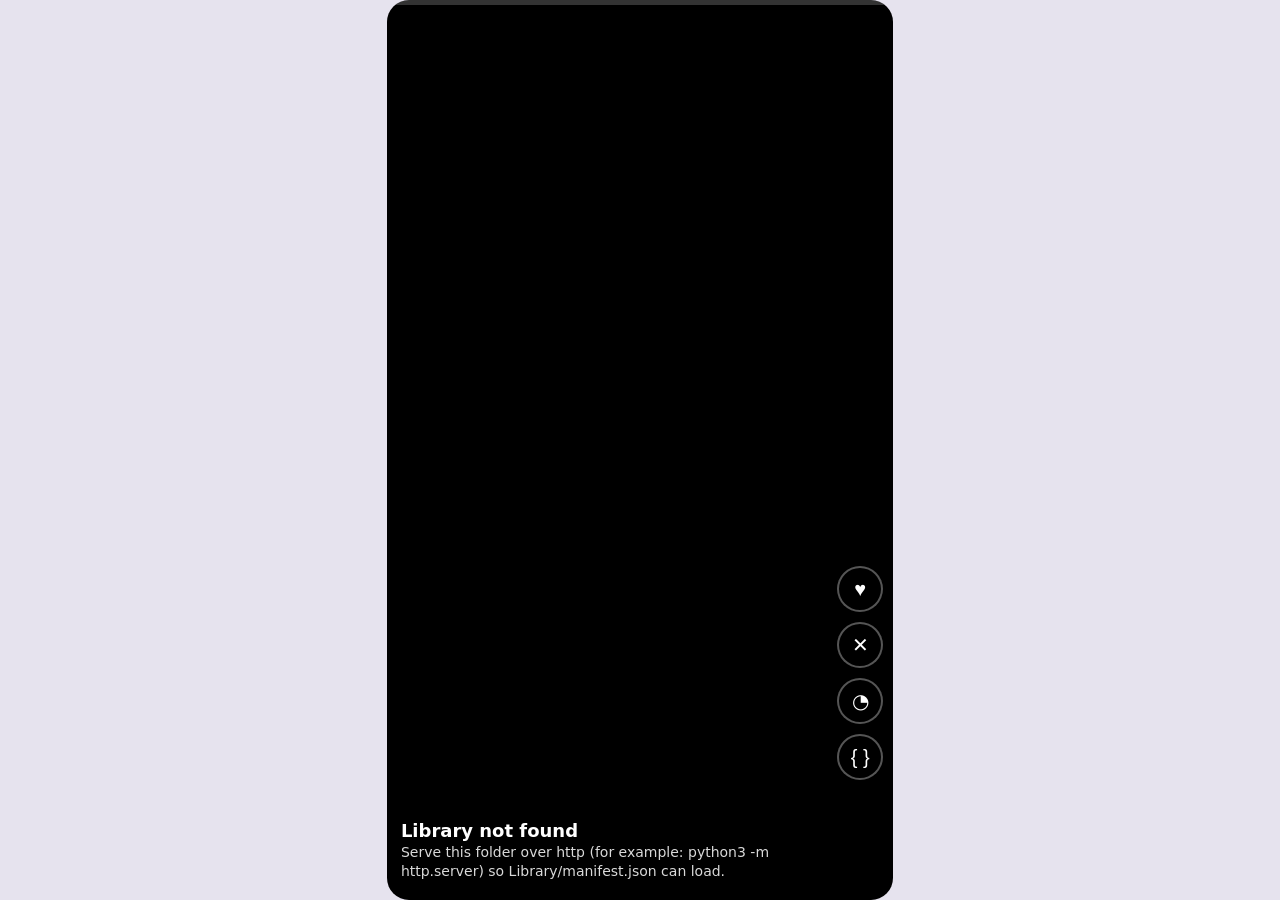
==== index.html @ 382c369e "Rename to index.html" ====
<!doctype html>
<html lang="en">
<head>
<meta charset="utf-8">
<meta name="viewport" content="width=device-width, initial-scale=1, viewport-fit=cover">
<title>Microfeed – micro-game host shell (Library edition)</title>
<style>
:root{box-sizing:border-box;padding-top:env(safe-area-inset-top,0px);padding-bottom:env(safe-area-inset-bottom,0px);--bg:#e6e3ee;--ink:#14121c;--hot:#ff5a36;--lime:#c6ff3d}
html{scroll-padding-top:env(safe-area-inset-top,0px)}
@media(prefers-color-scheme:dark){:root:not([data-theme=light]){--bg:#0b0912;--ink:#f3f0fa}}
:root[data-theme=dark]{--bg:#0b0912;--ink:#f3f0fa}
*{box-sizing:border-box}
html,body{height:100%;margin:0}
body{background:var(--bg);color:var(--ink);font:14px/1.4 "Trebuchet MS","Segoe UI",system-ui,sans-serif;display:flex;justify-content:center;align-items:center;overflow:hidden;overscroll-behavior:none}
[hidden]{display:none!important}
#stage{position:relative;height:min(100%,177.78vw);aspect-ratio:9/16;background:#000;overflow:hidden;color:#fff;border-radius:min(22px,3vw);user-select:none;-webkit-user-select:none}
#feed,#gest{position:absolute;inset:0}
#gest{z-index:5;touch-action:none;cursor:grab}
.slot{position:absolute;inset:0;transition:transform .38s cubic-bezier(.3,.9,.3,1);background:#000}
.slot iframe{width:100%;height:100%;border:0;display:block;pointer-events:none}
#bar{position:absolute;z-index:6;top:0;left:0;right:0;height:5px;background:#fff3}
#bar i{display:block;height:100%;width:0;background:var(--lime)}
#sc{position:absolute;z-index:6;top:12px;right:14px;font-weight:700;text-shadow:0 1px 4px #000}
#rail{position:absolute;z-index:8;right:10px;bottom:120px;display:flex;flex-direction:column;gap:10px}
#rail button{width:46px;height:46px;border-radius:50%;border:2px solid #fff5;background:#000a;color:#fff;font-size:20px;cursor:pointer}
#rail button.on{background:var(--hot);border-color:var(--hot)}
#rail button:focus-visible,#end button:focus-visible{outline:3px solid var(--lime);outline-offset:2px}
#cap{position:absolute;z-index:6;left:14px;right:72px;bottom:18px;text-shadow:0 1px 5px #000;pointer-events:none}
#cap b{font-size:18px;display:block}
#cap span{opacity:.85}
#end{position:absolute;z-index:7;inset:auto 0 0 0;padding:26px 20px 24px;background:linear-gradient(transparent,#000d 35%);text-align:center}
#end h2{margin:0 0 4px;font-size:30px}
#end p{margin:0 0 14px;opacity:.85}
#end button{font:inherit;font-weight:700;padding:11px 22px;margin:0 5px;border-radius:999px;border:0;cursor:pointer;background:var(--lime);color:#14121c}
#end button+button{background:#fff2;color:#fff}
#toast{position:absolute;z-index:9;left:50%;top:48px;transform:translateX(-50%);background:#000c;padding:8px 14px;border-radius:999px;opacity:0;transition:opacity .25s;pointer-events:none;white-space:nowrap;max-width:94%;overflow:hidden;text-overflow:ellipsis}
#toast.on{opacity:1}
#sheet{position:absolute;z-index:10;inset:auto 0 0 0;max-height:72%;overflow:auto;background:#0d0b14f2;padding:14px 16px 20px;border-radius:18px 18px 0 0}
#sheet h3{margin:12px 0 6px;font-size:14px}
#sheet pre{margin:0;font:11px/1.45 ui-monospace,Menlo,monospace;white-space:pre-wrap;color:#d9d4ea}
.r{display:grid;grid-template-columns:76px 1fr 30px;gap:8px;align-items:center;font-size:12px;margin:3px 0}
.r u{display:block;height:8px;background:#fff2;border-radius:4px;overflow:hidden}
.r i{display:block;height:100%;background:#8d86a8}
.r i.t{background:var(--lime)}
.r span{text-align:right}
@media(prefers-reduced-motion:reduce){.slot{transition:none}}
</style>
</head>
<body>
<div id="stage">
  <div id="feed"></div>
  <div id="gest" aria-label="Game surface: tap, hold, drag. Flick up or down to switch games."></div>
  <div id="bar"><i></i></div>
  <div id="sc"></div>
  <div id="rail">
    <button id="lk" title="Like" aria-label="Like">♥</button>
    <button id="dl" title="Not for me" aria-label="Not for me">✕</button>
    <button id="pf" title="Taste profile" aria-label="Taste profile">◔</button>
    <button id="sp" title="Creator API" aria-label="Creator API">{ }</button>
  </div>
  <div id="cap"></div>
  <div id="end" hidden><h2 id="etx"></h2><p id="esub"></p><button id="rp">Replay</button><button id="nx">Next game</button></div>
  <div id="sheet" hidden></div>
  <div id="toast"></div>
</div>

<script>
/* =====================================================================
   MICROFEED HOST SHELL
   Guests run in <iframe sandbox="allow-scripts"> (opaque origin: no cookies,
   storage, network to host, or DOM access). All traffic is postMessage with
   {sdk:1,type,...}. Host drives the frame clock and sends TICKs.
   ===================================================================== */
const $=s=>document.querySelector(s), cl=(x,a,b)=>Math.min(b,Math.max(a,x)), pick=a=>a[(Math.random()*a.length)|0];
const num=(x,d=0)=>Number.isFinite(+x)?+x:d, esc=s=>s.replace(/[&<>]/g,c=>({'&':'&amp;','<':'&lt;','>':'&gt;'}[c]));

/* ---- Platform constants ---- */
const SESSION_MS=15000, MIN_MS=10000, MAX_MS=30000; // default / allowed session length
const LOAD_MS=3000, HANG_MS=2000, RESULT_MS=600;    // init, heartbeat, endGame response deadlines

/* ---- Taste profile: 20 independent interest scores, 0–100, non-zero-sum ---- */
const DIMS=['Reflex','Precision','Rhythm','Memory','Puzzle','Strategy','Racing','Arcade','Retro','Neon','Cosmic','Nature','Food','Animals','Horror','Cozy','Sports','Music','Humor','Minimal'];
const IDX=Object.fromEntries(DIMS.map((d,i)=>[d,i]));
class TasteProfile{
  constructor(){this.v=new Float32Array(20).fill(50)}
  // tags: Float32Array(20) of 0..1 weights; s: signal -1..1. Each dimension moves on its own.
  update(tags,s,lr=14){for(let i=0;i<20;i++)if(tags[i]>0)this.v[i]=cl(this.v[i]+lr*tags[i]*s,0,100)}
  affinity(tags){let a=0,w=0;for(let i=0;i<20;i++){a+=tags[i]*this.v[i];w+=tags[i]}return w?a/w:50}
}
const profile=new TasteProfile(), metrics=new Map(), log=[];
const M=id=>{if(!metrics.has(id))metrics.set(id,{plays:0,replays:0,bestCompletion:0,dwellMs:0,errors:0});return metrics.get(id)};
const L=m=>{log.unshift(((performance.now()/1000)|0)+'s '+m);if(log.length>40)log.pop();if(sheet==='prof')renderPanel()};

/* ---- Catalog + router (infinite: variants are generated on demand) ---- */
const THEMES=[
 {n:'Cosmic',h:250,t:{Cosmic:1,Neon:.5,Arcade:.4}},{n:'Candy',h:320,t:{Food:1,Cozy:.6,Humor:.4}},
 {n:'Forest',h:130,t:{Nature:1,Animals:.5,Cozy:.5}},{n:'Retro',h:40,t:{Retro:1,Arcade:.8,Music:.2}},
 {n:'Neon',h:180,t:{Neon:1,Rhythm:.5,Racing:.4}},{n:'Spooky',h:285,t:{Horror:1,Humor:.3,Memory:.2}},
 {n:'Sports',h:10,t:{Sports:1,Racing:.5,Precision:.4}},{n:'Zen',h:200,t:{Minimal:1,Cozy:.6,Puzzle:.3}}];
let seq=0, recent=[];
function variant(){
  const base=pick(Object.keys(BASES)), th=pick(THEMES), tags=new Float32Array(20);
  for(const [k,w] of Object.entries(BASES[base].t))tags[IDX[k]]=w;
  for(const [k,w] of Object.entries(th.t))tags[IDX[k]]=Math.max(tags[IDX[k]],w);
  return{id:'g'+(++seq),base,theme:th,seed:(Math.random()*1e9)|0,tags,title:BASES[base].title+' · '+th.n};
}
function route(){ // best of 8 fresh candidates by taste affinity; 20% pure exploration; repeat penalty
  const c=Array.from({length:8},variant);
  if(Math.random()<.2)return c[0];
  let best=c[0],bs=-1e9;
  for(const v of c){const k=v.base+v.theme.n,sc=profile.affinity(v.tags)+Math.random()*10-(recent.includes(k)?25:0);if(sc>bs){bs=sc;best=v}}
  recent.push(best.base+best.theme.n);if(recent.length>4)recent.shift();
  return best;
}

/* ---- SDK shim injected into every guest (implements the window bridge) ---- */
const SHIM=`(function(){var P=parent,cv=document.getElementById('c'),ctx=cv.getContext('2d'),run=0;
function send(t,d){d=d||{};d.sdk=1;d.type=t;P.postMessage(d,'*')}
function fail(m){send('ERROR',{msg:String(m)})}
addEventListener('error',function(e){fail(e.message)});
addEventListener('unhandledrejection',function(e){fail(e.reason)});
window.Platform={endGame:function(){send('END_REQUEST')}};
window.endGame=window.Platform.endGame;
function res(){try{return getResult()}catch(e){fail(e);return null}}
window.__boot=function(){
 for(var f of ['updateGame','handleInput','renderAll','getResult'])if(typeof window[f]!=='function')return fail('Missing required function: '+f);
 var m=window.GameMeta||{};send('READY',{meta:{title:m.title,gameLength:m.gameLength}})};
addEventListener('message',function(e){if(e.source!==P)return;var m=e.data||{};
 try{
  if(m.type==='START'){if(window.initGame)initGame(window.PARAMS);run=1;renderAll(ctx);send('HB',{r:res()})}
  else if(m.type==='TICK'&&run){updateGame(m.dt);renderAll(ctx);send('HB',{r:res()})}
  else if(m.type==='INPUT'&&run)handleInput(m.event);
  else if(m.type==='END_GAME'){run=0;if(window.onEndGame)onEndGame();send('RESULT',{r:res()})}
 }catch(err){fail(err)}});
})();`;

/* ---- Creator contract (shown to creators in the { } sheet) ---- */
const SPEC=`CREATOR API v1 – micro-game contract

Constraints
  gameLength: design for 10–30 s of active play. Declare it with
  window.GameMeta={title:'…',gameLength:15000} (ms). Host default 15 s, clamped 10–30 s.
  One self-contained HTML file in a sandbox="allow-scripts" iframe. The host
  injects window.PARAMS and a 360×640 <canvas>; no network, storage or parent access.

Required globals
  getResult()            -> { score:number, timeElapsed:number,
                              completionPercent:number(0-100), customData:object }
  updateGame(deltaTime)  // seconds; called by the host frame loop
  handleInput(event)     // host-normalised actions:
      { type:'ACTION_PRIMARY',     x, y }          tap / Space        (x,y = 0..1)
      { type:'ACTION_SECONDARY',   x, y }          long-press / Shift (x,y = 0..1)
      { type:'DIRECTIONAL_VECTOR', x, y, active }  drag / arrow keys  (x,y = -1..1)
  renderAll(canvasContext) // draw one frame on the supplied 2D context

Platform callback
  endGame()  (alias Platform.endGame()): force the end-game condition now. The host
             then calls getResult() and shows the result card. The host also uses the
             same path when the session timer expires (optional hook: onEndGame()).

Fail-safes (guest is terminated and the feed auto-advances)
  no ready signal within 3 s, a missing required function, an uncaught error,
  no heartbeat for 2 s (frozen loop), or no result within 0.6 s of endGame.

Wire format (handled by the injected shim; creators never touch it)
  host->guest  START | TICK{dt} | INPUT{event} | END_GAME
  guest->host  READY{meta} | HB{r} | RESULT{r} | ERROR{msg} | END_REQUEST`;

/* ---- Embedded compliant micro-games (creator template = Pop Rush) ---- */
/* ---- Library loader: Library/manifest.json lists games; each game is its own HTML file ---- */
const LIB='Library/'; let BASES={}, GAMES={};
async function loadLibrary(){
  const man=await (await fetch(LIB+'manifest.json')).json();
  await Promise.all(man.games.map(async gm=>{
    try{const r=await fetch(LIB+gm.file);if(!r.ok)throw new Error(r.status);
      GAMES[gm.id]=await r.text();
      BASES[gm.id]={title:gm.title,t:Object.fromEntries(Object.entries(gm.tags||{}).filter(([k])=>k in IDX))}}
    catch(e){console.warn('Skipped library game',gm.id,e)}}));
  if(!Object.keys(BASES).length)throw new Error('Library is empty');
}

function srcdoc(v){
  const p=JSON.stringify({hue:v.theme.h,seed:v.seed,theme:v.theme.n}).replace(/</g,'\\u003c');
  return '<!doctype html><meta charset=utf-8><style>html,body{margin:0;height:100%;background:#000;overflow:hidden}canvas{width:100%;height:100%;display:block}</style><canvas id=c width=360 height=640></canvas><script>window.PARAMS='+p+';'+SHIM+'<\/script>'+GAMES[v.base]+'<script>window.__boot()<\/script>';
}

/* ---- Feed: slots for idx-1 / idx / idx+1, all preloaded; only idx is ticked ---- */
const feed=$('#feed'); let idx=0, queue=[], slots=new Map(), busy=false, sheet='';
const send=(s,type,d)=>{if(s.fr&&s.fr.contentWindow)s.fr.contentWindow.postMessage({sdk:1,type,...d},'*')};

function ensure(k){if(k<0)return;while(queue.length<=k)queue.push(route());if(!slots.has(k))slots.set(k,mkSlot(k))}
function mkSlot(k){
  const el=document.createElement('div');el.className='slot';el.style.transform='translateY('+(k-idx)*100+'%)';feed.append(el);
  const s={i:k,v:queue[k],el,dur:SESSION_MS,state:'loading'};build(s);return s;
}
function build(s){ // (re)create the sandboxed iframe; state machine: loading→ready→playing→ending→ended→left | dead
  if(s.fr)s.fr.remove();clearTimeout(s.lt);clearTimeout(s.et);clearTimeout(s.at);
  Object.assign(s,{state:'loading',r:null,res:null,fl:0});
  const f=document.createElement('iframe');
  f.setAttribute('sandbox','allow-scripts');f.title=s.v.title;f.srcdoc=srcdoc(s.v);
  s.fr=f;s.el.prepend(f);
  s.lt=setTimeout(()=>{if(s.state==='loading')kill(s,'failed to initialise')},LOAD_MS);
}
function layout(){
  for(const k of [idx-1,idx,idx+1])ensure(k);
  for(const [k,s] of slots){
    if(Math.abs(k-idx)>1){s.fr&&s.fr.remove();clearTimeout(s.lt);s.el.remove();slots.delete(k)}
    else{s.el.style.transform='translateY('+(k-idx)*100+'%)';if(s.state==='left'&&k!==idx)build(s)} // keep neighbours warm
  }
}
function activate(s){
  showEnd(0);hudReset(s);
  if(s.state==='ready')start(s);
  else if(s.state==='dead'){s.v=queue[s.i]=route();build(s);hudReset(s)}
  else if(s.state==='left')build(s);
  // 'loading': READY handler starts it because s.i===idx
}
function go(n){
  if(busy)return;const ni=idx+n;
  if(ni<0){toast('This is the first game');return}
  busy=true;leave(slots.get(idx));idx=ni;layout();activate(slots.get(idx));
  setTimeout(()=>busy=false,420);
}

/* ---- Session lifecycle ---- */
function start(s){
  s.state='playing';s.t0=s.hb=performance.now();s.fl=0;M(s.v.id).plays++;
  send(s,'START');L('start '+s.v.title);showEnd(0);
}
function finish(s,why){ // force/trigger end: ask guest for final result, but never wait long
  if(s.state!=='playing')return;
  s.state='ending';s.why=why;send(s,'END_GAME');
  s.et=setTimeout(()=>kill(s,'no result after endGame'),RESULT_MS);
}
function onEnded(s){
  s.elapsed=performance.now()-s.t0;
  const r=s.res||{score:0,completionPercent:0};M(s.v.id).bestCompletion=Math.max(M(s.v.id).bestCompletion,r.completionPercent);
  L('end '+s.v.title+' '+Math.round(r.completionPercent)+'% ('+s.why+')');
  if(s.i===idx){
    $('#etx').textContent=s.why==='timeout'?'Time’s up':r.completionPercent>=100?'Cleared!':'Game over';
    $('#esub').textContent='Score '+Math.round(r.score)+' · '+Math.round(r.completionPercent)+'% complete';
    showEnd(1);
    s.at=setTimeout(()=>{if(idx===s.i&&s.state==='ended')go(1)},4500);
  }
}
function replay(){
  const s=slots.get(idx);if(!s||s.state!=='ended')return;
  clearTimeout(s.at);s.dwell=(s.dwell||0)+s.elapsed;s.best=Math.max(s.best||0,s.res?s.res.completionPercent:0);s.rep=(s.rep||0)+1;
  M(s.v.id).replays++;L('replay '+s.v.title);showEnd(0);build(s);
}
function kill(s,why){ // watchdog: terminate the guest outright and skip it
  if(s.state==='dead')return;
  clearTimeout(s.lt);clearTimeout(s.et);clearTimeout(s.at);
  if(s.fr){s.fr.remove();s.fr=null}
  s.state='dead';M(s.v.id).errors++;L('killed '+s.v.title+': '+why);
  if(s.i===idx){showEnd(0);toast('Game stopped ('+why+'). Skipping…');setTimeout(()=>{if(idx===s.i)go(1)},650)}
}

/* ---- Implicit + explicit signals → taste profile (runs once when the player leaves a game) ---- */
function leave(s){
  if(!s||!(s.dwell>0||['playing','ending','ended'].includes(s.state)))return;
  clearTimeout(s.at);clearTimeout(s.et);
  const el=s.state==='ended'?s.elapsed:s.state==='loading'?0:performance.now()-s.t0, dwell=(s.dwell||0)+el;
  const cur=s.res||s.r, comp=Math.max(s.best||0,cur?cur.completionPercent:0)/100, mt=M(s.v.id);
  mt.dwellMs+=dwell;mt.bestCompletion=Math.max(mt.bestCompletion,comp*100);
  const early=dwell<2000&&!s.liked;                         // swiped away almost immediately = strong negative
  const imp=early?0:.5*comp+.3*Math.min(1,dwell/s.dur)+.2*Math.min(3,s.rep||0)/3;
  let sig=early?-.6:(imp-.4)*2;sig=cl(sig+(s.liked||0)*(s.liked>0?.5:.8),-1,1);
  profile.update(s.v.tags,sig);
  L('leave '+s.v.title+' dwell '+(dwell/1000).toFixed(1)+'s comp '+Math.round(comp*100)+'% signal '+sig.toFixed(2));
  Object.assign(s,{state:'left',dwell:0,rep:0,best:0,liked:0});
}

/* ---- Message listener: only accepts messages from a known iframe window ---- */
function sane(r){return r&&typeof r==='object'?{score:num(r.score),timeElapsed:num(r.timeElapsed),completionPercent:cl(num(r.completionPercent),0,100),customData:r.customData&&typeof r.customData==='object'?r.customData:{}}:null}
addEventListener('message',e=>{
  const m=e.data;if(!m||m.sdk!==1)return;
  const s=[...slots.values()].find(x=>x.fr&&x.fr.contentWindow===e.source);if(!s)return;
  switch(m.type){
    case 'READY':if(s.state!=='loading')break;clearTimeout(s.lt);s.state='ready';
      s.dur=cl(num(m.meta&&m.meta.gameLength,SESSION_MS),MIN_MS,MAX_MS);if(s.i===idx)start(s);break;
    case 'HB':s.hb=performance.now();s.fl=Math.max(0,s.fl-1);s.r=sane(m.r)||s.r;break;
    case 'END_REQUEST':finish(s,'endGame');break;
    case 'RESULT':if(s.state!=='ending')break;clearTimeout(s.et);s.res=sane(m.r)||{score:0,timeElapsed:0,completionPercent:0,customData:{}};s.state='ended';onEnded(s);break;
    case 'ERROR':kill(s,'error: '+String(m.msg).slice(0,60));break;
  }
});

/* ---- Host frame clock: ticks the active guest, enforces session timer + freeze watchdog ---- */
let last=performance.now(), dir={x:0,y:0,active:false}, sentDir='';
function loop(now){
  const gap=now-last,dt=Math.min(.05,gap/1000);last=now;
  const s=slots.get(idx);
  if(s&&s.state==='playing'){
    if(gap>500){s.t0+=gap;s.hb=now}                      // tab was hidden / host stalled: pause the clocks
    const el=now-s.t0;
    if(now-s.hb>HANG_MS)kill(s,'frozen');
    else if(el>=s.dur)finish(s,'timeout');
    else{
      if(s.fl<3){s.fl++;send(s,'TICK',{dt})}              // back-pressure: never flood a slow guest
      const k=JSON.stringify(dir);if(k!==sentDir){sentDir=k;send(s,'INPUT',{event:{type:'DIRECTIONAL_VECTOR',...dir}})}
    }
    hud(s,el);
  }
  requestAnimationFrame(loop);
}
function inp(type,extra){const s=slots.get(idx);if(s&&s.state==='playing')send(s,'INPUT',{event:{type,...extra}})}

/* ---- Gesture + keyboard normalisation (host overlay owns all pointer input) ---- */
const g=$('#gest');let d=null;
g.onpointerdown=e=>{g.setPointerCapture(e.pointerId);d={x:e.clientX,y:e.clientY,t:performance.now(),mv:0,lp:0};
  d.tm=setTimeout(()=>{if(d&&!d.mv){d.lp=1;const r=g.getBoundingClientRect();inp('ACTION_SECONDARY',{x:(d.x-r.left)/r.width,y:(d.y-r.top)/r.height})}},450)};
g.onpointermove=e=>{if(!d)return;const dx=e.clientX-d.x,dy=e.clientY-d.y;if(Math.hypot(dx,dy)>12)d.mv=1;
  dir=d.mv?{x:cl(dx/60,-1,1),y:cl(dy/60,-1,1),active:true}:dir};
g.onpointerup=e=>{if(!d)return;clearTimeout(d.tm);const dx=e.clientX-d.x,dy=e.clientY-d.y,t=performance.now()-d.t;
  dir={x:0,y:0,active:false};
  if(Math.abs(dy)>90&&Math.abs(dy)>1.5*Math.abs(dx))go(dy<0?1:-1);                 // vertical flick = switch game
  else if(!d.mv&&!d.lp&&t<450){const r=g.getBoundingClientRect();inp('ACTION_PRIMARY',{x:(e.clientX-r.left)/r.width,y:(e.clientY-r.top)/r.height})}
  d=null};
g.onpointercancel=()=>{if(d)clearTimeout(d.tm);d=null;dir={x:0,y:0,active:false}};
const K={};
function kd(){const x=(K.ArrowRight?1:0)-(K.ArrowLeft?1:0),y=(K.ArrowDown?1:0)-(K.ArrowUp?1:0);if(x||y)dir={x,y,active:true};else if(!d)dir={x:0,y:0,active:false}}
addEventListener('keydown',e=>{K[e.key]=1;
  if(e.key===' '){e.preventDefault();if(!e.repeat)inp('ACTION_PRIMARY',{x:.5,y:.5})}
  else if(e.key==='Shift'||e.key==='x')inp('ACTION_SECONDARY',{x:.5,y:.5});
  else if(e.key==='j'||e.key==='PageDown')go(1);else if(e.key==='k'||e.key==='PageUp')go(-1);kd()});
addEventListener('keyup',e=>{delete K[e.key];kd()});
addEventListener('wheel',e=>{if(Math.abs(e.deltaY)>40)go(e.deltaY>0?1:-1)},{passive:true});

/* ---- HUD / panels ---- */
let tt;const toast=m=>{const t=$('#toast');t.textContent=m;t.classList.add('on');clearTimeout(tt);tt=setTimeout(()=>t.classList.remove('on'),1800)};
const showEnd=on=>{$('#end').hidden=!on};
function hud(s,el){$('#bar i').style.width=Math.min(100,el/s.dur*100)+'%';$('#sc').textContent=s.r?'★ '+Math.round(s.r.score)+' · '+Math.round(s.r.completionPercent)+'%':''}
function hudReset(s){
  $('#bar i').style.width='0';$('#sc').textContent='';
  const top=[...s.v.tags].map((w,i)=>[w,i]).filter(x=>x[0]>0).sort((a,b)=>b[0]-a[0]).map(x=>DIMS[x[1]]).join(', ');
  $('#cap').innerHTML='<b>'+esc(s.v.title)+'</b><span>'+esc(top)+'</span>';
  $('#lk').classList.toggle('on',s.liked===1);
}
function openSheet(k){sheet=sheet===k?'':k;$('#sheet').hidden=!sheet;renderPanel()}
function renderPanel(){
  if(!sheet)return;const sh=$('#sheet');
  if(sheet==='spec'){sh.innerHTML='<h3>Creator API</h3><pre>'+esc(SPEC)+'</pre><h3>Compliant template</h3><pre>'+esc(GAMES[Object.keys(GAMES)[0]]||'')+'</pre>';return}
  const top=[...profile.v].map((v,i)=>[v,i]).sort((a,b)=>b[0]-a[0]).slice(0,3).map(x=>x[1]);
  sh.innerHTML='<h3>Taste profile: 20 interests, each 0–100, scored independently</h3>'+
   DIMS.map((n,i)=>'<div class=r><b>'+n+'</b><u><i class="'+(top.includes(i)&&profile.v[i]!==50?'t':'')+'" style="width:'+profile.v[i]+'%"></i></u><span>'+Math.round(profile.v[i])+'</span></div>').join('')+
   '<h3>Event log</h3><pre>'+esc(log.slice(0,8).join('\n')||'Nothing yet.')+'</pre>';
}
$('#lk').onclick=()=>{const s=slots.get(idx);s.liked=s.liked===1?0:1;$('#lk').classList.toggle('on',s.liked===1);L((s.liked?'like ':'unlike ')+s.v.title)};
$('#dl').onclick=()=>{const s=slots.get(idx);s.liked=-1;L('dislike '+s.v.title);toast('Got it. Showing fewer like this.');go(1)};
$('#pf').onclick=()=>openSheet('prof');$('#sp').onclick=()=>openSheet('spec');
$('#rp').onclick=replay;$('#nx').onclick=()=>go(1);

loadLibrary().then(()=>{layout();activate(slots.get(0));requestAnimationFrame(loop);
  toast('Flick up for the next game · tap · hold · drag')})
 .catch(e=>{$('#cap').innerHTML='<b>Library not found</b><span>Serve this folder over http (for example: python3 -m http.server) so Library/manifest.json can load.</span>'});
</script>
</body>
</html>
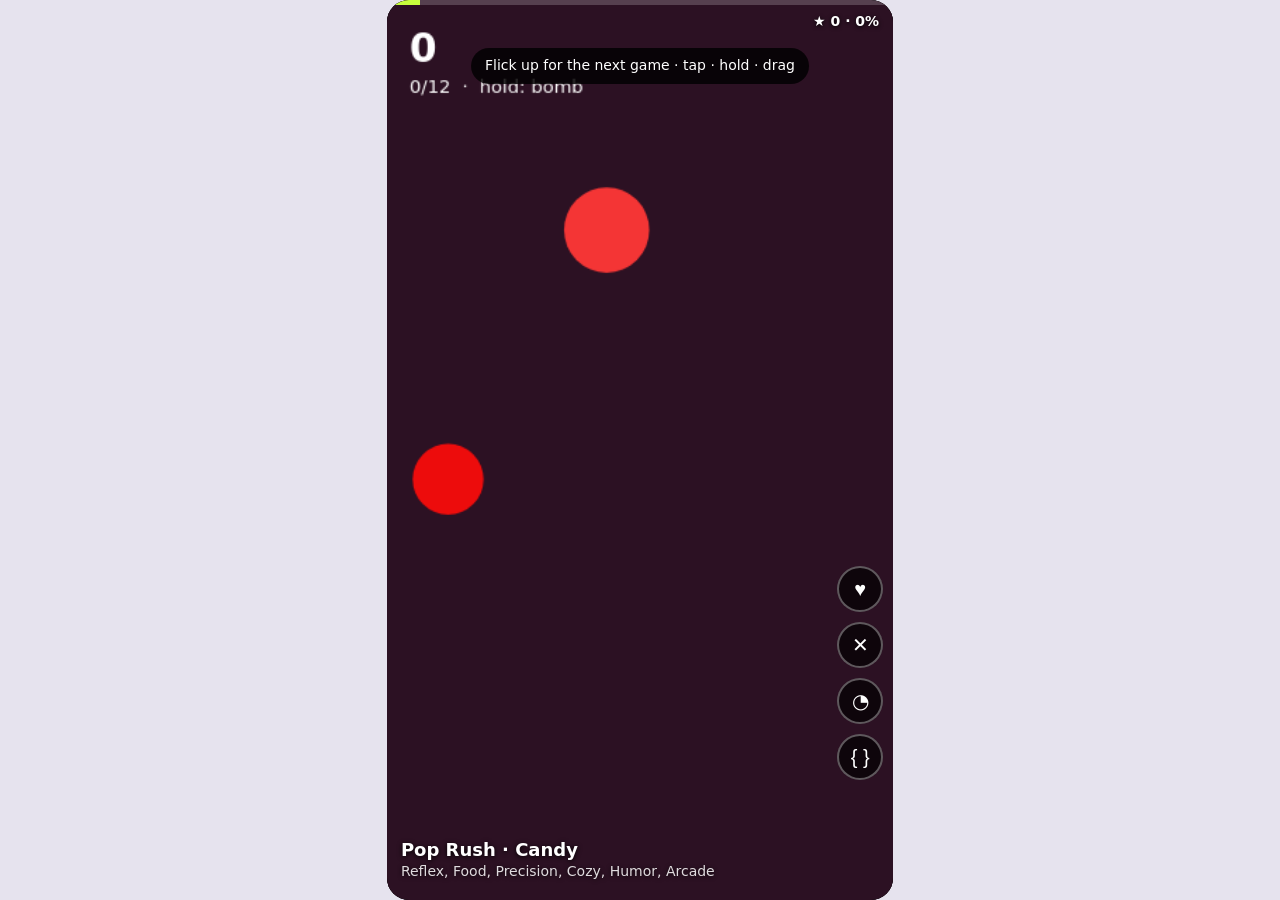
==== commit f636826b: "Formatting" ====
--- a/index.html
+++ b/index.html
@@ -1,120 +1,370 @@
 <!doctype html>
 <html lang="en">
+
 <head>
-<meta charset="utf-8">
-<meta name="viewport" content="width=device-width, initial-scale=1, viewport-fit=cover">
-<title>Microfeed – micro-game host shell (Library edition)</title>
-<style>
-:root{box-sizing:border-box;padding-top:env(safe-area-inset-top,0px);padding-bottom:env(safe-area-inset-bottom,0px);--bg:#e6e3ee;--ink:#14121c;--hot:#ff5a36;--lime:#c6ff3d}
-html{scroll-padding-top:env(safe-area-inset-top,0px)}
-@media(prefers-color-scheme:dark){:root:not([data-theme=light]){--bg:#0b0912;--ink:#f3f0fa}}
-:root[data-theme=dark]{--bg:#0b0912;--ink:#f3f0fa}
-*{box-sizing:border-box}
-html,body{height:100%;margin:0}
-body{background:var(--bg);color:var(--ink);font:14px/1.4 "Trebuchet MS","Segoe UI",system-ui,sans-serif;display:flex;justify-content:center;align-items:center;overflow:hidden;overscroll-behavior:none}
-[hidden]{display:none!important}
-#stage{position:relative;height:min(100%,177.78vw);aspect-ratio:9/16;background:#000;overflow:hidden;color:#fff;border-radius:min(22px,3vw);user-select:none;-webkit-user-select:none}
-#feed,#gest{position:absolute;inset:0}
-#gest{z-index:5;touch-action:none;cursor:grab}
-.slot{position:absolute;inset:0;transition:transform .38s cubic-bezier(.3,.9,.3,1);background:#000}
-.slot iframe{width:100%;height:100%;border:0;display:block;pointer-events:none}
-#bar{position:absolute;z-index:6;top:0;left:0;right:0;height:5px;background:#fff3}
-#bar i{display:block;height:100%;width:0;background:var(--lime)}
-#sc{position:absolute;z-index:6;top:12px;right:14px;font-weight:700;text-shadow:0 1px 4px #000}
-#rail{position:absolute;z-index:8;right:10px;bottom:120px;display:flex;flex-direction:column;gap:10px}
-#rail button{width:46px;height:46px;border-radius:50%;border:2px solid #fff5;background:#000a;color:#fff;font-size:20px;cursor:pointer}
-#rail button.on{background:var(--hot);border-color:var(--hot)}
-#rail button:focus-visible,#end button:focus-visible{outline:3px solid var(--lime);outline-offset:2px}
-#cap{position:absolute;z-index:6;left:14px;right:72px;bottom:18px;text-shadow:0 1px 5px #000;pointer-events:none}
-#cap b{font-size:18px;display:block}
-#cap span{opacity:.85}
-#end{position:absolute;z-index:7;inset:auto 0 0 0;padding:26px 20px 24px;background:linear-gradient(transparent,#000d 35%);text-align:center}
-#end h2{margin:0 0 4px;font-size:30px}
-#end p{margin:0 0 14px;opacity:.85}
-#end button{font:inherit;font-weight:700;padding:11px 22px;margin:0 5px;border-radius:999px;border:0;cursor:pointer;background:var(--lime);color:#14121c}
-#end button+button{background:#fff2;color:#fff}
-#toast{position:absolute;z-index:9;left:50%;top:48px;transform:translateX(-50%);background:#000c;padding:8px 14px;border-radius:999px;opacity:0;transition:opacity .25s;pointer-events:none;white-space:nowrap;max-width:94%;overflow:hidden;text-overflow:ellipsis}
-#toast.on{opacity:1}
-#sheet{position:absolute;z-index:10;inset:auto 0 0 0;max-height:72%;overflow:auto;background:#0d0b14f2;padding:14px 16px 20px;border-radius:18px 18px 0 0}
-#sheet h3{margin:12px 0 6px;font-size:14px}
-#sheet pre{margin:0;font:11px/1.45 ui-monospace,Menlo,monospace;white-space:pre-wrap;color:#d9d4ea}
-.r{display:grid;grid-template-columns:76px 1fr 30px;gap:8px;align-items:center;font-size:12px;margin:3px 0}
-.r u{display:block;height:8px;background:#fff2;border-radius:4px;overflow:hidden}
-.r i{display:block;height:100%;background:#8d86a8}
-.r i.t{background:var(--lime)}
-.r span{text-align:right}
-@media(prefers-reduced-motion:reduce){.slot{transition:none}}
-</style>
+  <meta charset="utf-8">
+  <meta name="viewport" content="width=device-width, initial-scale=1, viewport-fit=cover">
+  <title>Microfeed – micro-game host shell (Library edition)</title>
+  <style>
+    :root {
+      box-sizing: border-box;
+      padding-top: env(safe-area-inset-top, 0px);
+      padding-bottom: env(safe-area-inset-bottom, 0px);
+      --bg: #e6e3ee;
+      --ink: #14121c;
+      --hot: #ff5a36;
+      --lime: #c6ff3d
+    }
+
+    html {
+      scroll-padding-top: env(safe-area-inset-top, 0px)
+    }
+
+    @media(prefers-color-scheme:dark) {
+      :root:not([data-theme=light]) {
+        --bg: #0b0912;
+        --ink: #f3f0fa
+      }
+    }
+
+    :root[data-theme=dark] {
+      --bg: #0b0912;
+      --ink: #f3f0fa
+    }
+
+    * {
+      box-sizing: border-box
+    }
+
+    html,
+    body {
+      height: 100%;
+      margin: 0
+    }
+
+    body {
+      background: var(--bg);
+      color: var(--ink);
+      font: 14px/1.4 "Trebuchet MS", "Segoe UI", system-ui, sans-serif;
+      display: flex;
+      justify-content: center;
+      align-items: center;
+      overflow: hidden;
+      overscroll-behavior: none
+    }
+
+    [hidden] {
+      display: none !important
+    }
+
+    #stage {
+      position: relative;
+      height: min(100%, 177.78vw);
+      aspect-ratio: 9/16;
+      background: #000;
+      overflow: hidden;
+      color: #fff;
+      border-radius: min(22px, 3vw);
+      user-select: none;
+      -webkit-user-select: none
+    }
+
+    #feed,
+    #gest {
+      position: absolute;
+      inset: 0
+    }
+
+    #gest {
+      z-index: 5;
+      touch-action: none;
+      cursor: grab
+    }
+
+    .slot {
+      position: absolute;
+      inset: 0;
+      transition: transform .38s cubic-bezier(.3, .9, .3, 1);
+      background: #000
+    }
+
+    .slot iframe {
+      width: 100%;
+      height: 100%;
+      border: 0;
+      display: block;
+      pointer-events: none
+    }
+
+    #bar {
+      position: absolute;
+      z-index: 6;
+      top: 0;
+      left: 0;
+      right: 0;
+      height: 5px;
+      background: #fff3
+    }
+
+    #bar i {
+      display: block;
+      height: 100%;
+      width: 0;
+      background: var(--lime)
+    }
+
+    #sc {
+      position: absolute;
+      z-index: 6;
+      top: 12px;
+      right: 14px;
+      font-weight: 700;
+      text-shadow: 0 1px 4px #000
+    }
+
+    #rail {
+      position: absolute;
+      z-index: 8;
+      right: 10px;
+      bottom: 120px;
+      display: flex;
+      flex-direction: column;
+      gap: 10px
+    }
+
+    #rail button {
+      width: 46px;
+      height: 46px;
+      border-radius: 50%;
+      border: 2px solid #fff5;
+      background: #000a;
+      color: #fff;
+      font-size: 20px;
+      cursor: pointer
+    }
+
+    #rail button.on {
+      background: var(--hot);
+      border-color: var(--hot)
+    }
+
+    #rail button:focus-visible,
+    #end button:focus-visible {
+      outline: 3px solid var(--lime);
+      outline-offset: 2px
+    }
+
+    #cap {
+      position: absolute;
+      z-index: 6;
+      left: 14px;
+      right: 72px;
+      bottom: 18px;
+      text-shadow: 0 1px 5px #000;
+      pointer-events: none
+    }
+
+    #cap b {
+      font-size: 18px;
+      display: block
+    }
+
+    #cap span {
+      opacity: .85
+    }
+
+    #end {
+      position: absolute;
+      z-index: 7;
+      inset: auto 0 0 0;
+      padding: 26px 20px 24px;
+      background: linear-gradient(transparent, #000d 35%);
+      text-align: center
+    }
+
+    #end h2 {
+      margin: 0 0 4px;
+      font-size: 30px
+    }
+
+    #end p {
+      margin: 0 0 14px;
+      opacity: .85
+    }
+
+    #end button {
+      font: inherit;
+      font-weight: 700;
+      padding: 11px 22px;
+      margin: 0 5px;
+      border-radius: 999px;
+      border: 0;
+      cursor: pointer;
+      background: var(--lime);
+      color: #14121c
+    }
+
+    #end button+button {
+      background: #fff2;
+      color: #fff
+    }
+
+    #toast {
+      position: absolute;
+      z-index: 9;
+      left: 50%;
+      top: 48px;
+      transform: translateX(-50%);
+      background: #000c;
+      padding: 8px 14px;
+      border-radius: 999px;
+      opacity: 0;
+      transition: opacity .25s;
+      pointer-events: none;
+      white-space: nowrap;
+      max-width: 94%;
+      overflow: hidden;
+      text-overflow: ellipsis
+    }
+
+    #toast.on {
+      opacity: 1
+    }
+
+    #sheet {
+      position: absolute;
+      z-index: 10;
+      inset: auto 0 0 0;
+      max-height: 72%;
+      overflow: auto;
+      background: #0d0b14f2;
+      padding: 14px 16px 20px;
+      border-radius: 18px 18px 0 0
+    }
+
+    #sheet h3 {
+      margin: 12px 0 6px;
+      font-size: 14px
+    }
+
+    #sheet pre {
+      margin: 0;
+      font: 11px/1.45 ui-monospace, Menlo, monospace;
+      white-space: pre-wrap;
+      color: #d9d4ea
+    }
+
+    .r {
+      display: grid;
+      grid-template-columns: 76px 1fr 30px;
+      gap: 8px;
+      align-items: center;
+      font-size: 12px;
+      margin: 3px 0
+    }
+
+    .r u {
+      display: block;
+      height: 8px;
+      background: #fff2;
+      border-radius: 4px;
+      overflow: hidden
+    }
+
+    .r i {
+      display: block;
+      height: 100%;
+      background: #8d86a8
+    }
+
+    .r i.t {
+      background: var(--lime)
+    }
+
+    .r span {
+      text-align: right
+    }
+
+    @media(prefers-reduced-motion:reduce) {
+      .slot {
+        transition: none
+      }
+    }
+  </style>
 </head>
+
 <body>
-<div id="stage">
-  <div id="feed"></div>
-  <div id="gest" aria-label="Game surface: tap, hold, drag. Flick up or down to switch games."></div>
-  <div id="bar"><i></i></div>
-  <div id="sc"></div>
-  <div id="rail">
-    <button id="lk" title="Like" aria-label="Like">♥</button>
-    <button id="dl" title="Not for me" aria-label="Not for me">✕</button>
-    <button id="pf" title="Taste profile" aria-label="Taste profile">◔</button>
-    <button id="sp" title="Creator API" aria-label="Creator API">{ }</button>
+  <div id="stage">
+    <div id="feed"></div>
+    <div id="gest" aria-label="Game surface: tap, hold, drag. Flick up or down to switch games."></div>
+    <div id="bar"><i></i></div>
+    <div id="sc"></div>
+    <div id="rail">
+      <button id="lk" title="Like" aria-label="Like">♥</button>
+      <button id="dl" title="Not for me" aria-label="Not for me">✕</button>
+      <button id="pf" title="Taste profile" aria-label="Taste profile">◔</button>
+      <button id="sp" title="Creator API" aria-label="Creator API">{ }</button>
+    </div>
+    <div id="cap"></div>
+    <div id="end" hidden>
+      <h2 id="etx"></h2>
+      <p id="esub"></p><button id="rp">Replay</button><button id="nx">Next game</button>
+    </div>
+    <div id="sheet" hidden></div>
+    <div id="toast"></div>
   </div>
-  <div id="cap"></div>
-  <div id="end" hidden><h2 id="etx"></h2><p id="esub"></p><button id="rp">Replay</button><button id="nx">Next game</button></div>
-  <div id="sheet" hidden></div>
-  <div id="toast"></div>
-</div>
-
-<script>
-/* =====================================================================
-   MICROFEED HOST SHELL
-   Guests run in <iframe sandbox="allow-scripts"> (opaque origin: no cookies,
-   storage, network to host, or DOM access). All traffic is postMessage with
-   {sdk:1,type,...}. Host drives the frame clock and sends TICKs.
-   ===================================================================== */
-const $=s=>document.querySelector(s), cl=(x,a,b)=>Math.min(b,Math.max(a,x)), pick=a=>a[(Math.random()*a.length)|0];
-const num=(x,d=0)=>Number.isFinite(+x)?+x:d, esc=s=>s.replace(/[&<>]/g,c=>({'&':'&amp;','<':'&lt;','>':'&gt;'}[c]));
-
-/* ---- Platform constants ---- */
-const SESSION_MS=15000, MIN_MS=10000, MAX_MS=30000; // default / allowed session length
-const LOAD_MS=3000, HANG_MS=2000, RESULT_MS=600;    // init, heartbeat, endGame response deadlines
-
-/* ---- Taste profile: 20 independent interest scores, 0–100, non-zero-sum ---- */
-const DIMS=['Reflex','Precision','Rhythm','Memory','Puzzle','Strategy','Racing','Arcade','Retro','Neon','Cosmic','Nature','Food','Animals','Horror','Cozy','Sports','Music','Humor','Minimal'];
-const IDX=Object.fromEntries(DIMS.map((d,i)=>[d,i]));
-class TasteProfile{
-  constructor(){this.v=new Float32Array(20).fill(50)}
-  // tags: Float32Array(20) of 0..1 weights; s: signal -1..1. Each dimension moves on its own.
-  update(tags,s,lr=14){for(let i=0;i<20;i++)if(tags[i]>0)this.v[i]=cl(this.v[i]+lr*tags[i]*s,0,100)}
-  affinity(tags){let a=0,w=0;for(let i=0;i<20;i++){a+=tags[i]*this.v[i];w+=tags[i]}return w?a/w:50}
-}
-const profile=new TasteProfile(), metrics=new Map(), log=[];
-const M=id=>{if(!metrics.has(id))metrics.set(id,{plays:0,replays:0,bestCompletion:0,dwellMs:0,errors:0});return metrics.get(id)};
-const L=m=>{log.unshift(((performance.now()/1000)|0)+'s '+m);if(log.length>40)log.pop();if(sheet==='prof')renderPanel()};
-
-/* ---- Catalog + router (infinite: variants are generated on demand) ---- */
-const THEMES=[
- {n:'Cosmic',h:250,t:{Cosmic:1,Neon:.5,Arcade:.4}},{n:'Candy',h:320,t:{Food:1,Cozy:.6,Humor:.4}},
- {n:'Forest',h:130,t:{Nature:1,Animals:.5,Cozy:.5}},{n:'Retro',h:40,t:{Retro:1,Arcade:.8,Music:.2}},
- {n:'Neon',h:180,t:{Neon:1,Rhythm:.5,Racing:.4}},{n:'Spooky',h:285,t:{Horror:1,Humor:.3,Memory:.2}},
- {n:'Sports',h:10,t:{Sports:1,Racing:.5,Precision:.4}},{n:'Zen',h:200,t:{Minimal:1,Cozy:.6,Puzzle:.3}}];
-let seq=0, recent=[];
-function variant(){
-  const base=pick(Object.keys(BASES)), th=pick(THEMES), tags=new Float32Array(20);
-  for(const [k,w] of Object.entries(BASES[base].t))tags[IDX[k]]=w;
-  for(const [k,w] of Object.entries(th.t))tags[IDX[k]]=Math.max(tags[IDX[k]],w);
-  return{id:'g'+(++seq),base,theme:th,seed:(Math.random()*1e9)|0,tags,title:BASES[base].title+' · '+th.n};
-}
-function route(){ // best of 8 fresh candidates by taste affinity; 20% pure exploration; repeat penalty
-  const c=Array.from({length:8},variant);
-  if(Math.random()<.2)return c[0];
-  let best=c[0],bs=-1e9;
-  for(const v of c){const k=v.base+v.theme.n,sc=profile.affinity(v.tags)+Math.random()*10-(recent.includes(k)?25:0);if(sc>bs){bs=sc;best=v}}
-  recent.push(best.base+best.theme.n);if(recent.length>4)recent.shift();
-  return best;
-}
-
-/* ---- SDK shim injected into every guest (implements the window bridge) ---- */
-const SHIM=`(function(){var P=parent,cv=document.getElementById('c'),ctx=cv.getContext('2d'),run=0;
+
+  <script>
+    /* =====================================================================
+       MICROFEED HOST SHELL
+       Guests run in <iframe sandbox="allow-scripts"> (opaque origin: no cookies,
+       storage, network to host, or DOM access). All traffic is postMessage with
+       {sdk:1,type,...}. Host drives the frame clock and sends TICKs.
+       ===================================================================== */
+    const $ = s => document.querySelector(s), cl = (x, a, b) => Math.min(b, Math.max(a, x)), pick = a => a[(Math.random() * a.length) | 0];
+    const num = (x, d = 0) => Number.isFinite(+x) ? +x : d, esc = s => s.replace(/[&<>]/g, c => ({'&': '&amp;', '<': '&lt;', '>': '&gt;'}[c]));
+
+    /* ---- Platform constants ---- */
+    const SESSION_MS = 15000, MIN_MS = 10000, MAX_MS = 30000; // default / allowed session length
+    const LOAD_MS = 3000, HANG_MS = 2000, RESULT_MS = 600;    // init, heartbeat, endGame response deadlines
+
+    /* ---- Taste profile: 20 independent interest scores, 0–100, non-zero-sum ---- */
+    const DIMS = ['Reflex', 'Precision', 'Rhythm', 'Memory', 'Puzzle', 'Strategy', 'Racing', 'Arcade', 'Retro', 'Neon', 'Cosmic', 'Nature', 'Food', 'Animals', 'Horror', 'Cozy', 'Sports', 'Music', 'Humor', 'Minimal'];
+    const IDX = Object.fromEntries(DIMS.map((d, i) => [d, i]));
+    class TasteProfile {
+      constructor() {this.v = new Float32Array(20).fill(50)}
+      // tags: Float32Array(20) of 0..1 weights; s: signal -1..1. Each dimension moves on its own.
+      update(tags, s, lr = 14) {for (let i = 0; i < 20; i++)if (tags[i] > 0) this.v[i] = cl(this.v[i] + lr * tags[i] * s, 0, 100)}
+      affinity(tags) {let a = 0, w = 0; for (let i = 0; i < 20; i++) {a += tags[i] * this.v[i]; w += tags[i]} return w ? a / w : 50}
+    }
+    const profile = new TasteProfile(), metrics = new Map(), log = [];
+    const M = id => {if (!metrics.has(id)) metrics.set(id, {plays: 0, replays: 0, bestCompletion: 0, dwellMs: 0, errors: 0}); return metrics.get(id)};
+    const L = m => {log.unshift(((performance.now() / 1000) | 0) + 's ' + m); if (log.length > 40) log.pop(); if (sheet === 'prof') renderPanel()};
+
+    /* ---- Catalog + router (infinite: variants are generated on demand) ---- */
+    const THEMES = [
+      {n: 'Cosmic', h: 250, t: {Cosmic: 1, Neon: .5, Arcade: .4}}, {n: 'Candy', h: 320, t: {Food: 1, Cozy: .6, Humor: .4}},
+      {n: 'Forest', h: 130, t: {Nature: 1, Animals: .5, Cozy: .5}}, {n: 'Retro', h: 40, t: {Retro: 1, Arcade: .8, Music: .2}},
+      {n: 'Neon', h: 180, t: {Neon: 1, Rhythm: .5, Racing: .4}}, {n: 'Spooky', h: 285, t: {Horror: 1, Humor: .3, Memory: .2}},
+      {n: 'Sports', h: 10, t: {Sports: 1, Racing: .5, Precision: .4}}, {n: 'Zen', h: 200, t: {Minimal: 1, Cozy: .6, Puzzle: .3}}];
+    let seq = 0, recent = [];
+    function variant() {
+      const base = pick(Object.keys(BASES)), th = pick(THEMES), tags = new Float32Array(20);
+      for (const [k, w] of Object.entries(BASES[base].t)) tags[IDX[k]] = w;
+      for (const [k, w] of Object.entries(th.t)) tags[IDX[k]] = Math.max(tags[IDX[k]], w);
+      return {id: 'g' + (++seq), base, theme: th, seed: (Math.random() * 1e9) | 0, tags, title: BASES[base].title + ' · ' + th.n};
+    }
+    function route() { // best of 8 fresh candidates by taste affinity; 20% pure exploration; repeat penalty
+      const c = Array.from({length: 8}, variant);
+      if (Math.random() < .2) return c[0];
+      let best = c[0], bs = -1e9;
+      for (const v of c) {const k = v.base + v.theme.n, sc = profile.affinity(v.tags) + Math.random() * 10 - (recent.includes(k) ? 25 : 0); if (sc > bs) {bs = sc; best = v} }
+      recent.push(best.base + best.theme.n); if (recent.length > 4) recent.shift();
+      return best;
+    }
+
+    /* ---- SDK shim injected into every guest (implements the window bridge) ---- */
+    const SHIM = `(function(){var P=parent,cv=document.getElementById('c'),ctx=cv.getContext('2d'),run=0;
 function send(t,d){d=d||{};d.sdk=1;d.type=t;P.postMessage(d,'*')}
 function fail(m){send('ERROR',{msg:String(m)})}
 addEventListener('error',function(e){fail(e.message)});
@@ -134,8 +384,8 @@
  }catch(err){fail(err)}});
 })();`;
 
-/* ---- Creator contract (shown to creators in the { } sheet) ---- */
-const SPEC=`CREATOR API v1 – micro-game contract
+    /* ---- Creator contract (shown to creators in the { } sheet) ---- */
+    const SPEC = `CREATOR API v1 – micro-game contract
 
 Constraints
   gameLength: design for 10–30 s of active play. Declare it with
@@ -166,194 +416,208 @@
   host->guest  START | TICK{dt} | INPUT{event} | END_GAME
   guest->host  READY{meta} | HB{r} | RESULT{r} | ERROR{msg} | END_REQUEST`;
 
-/* ---- Embedded compliant micro-games (creator template = Pop Rush) ---- */
-/* ---- Library loader: Library/manifest.json lists games; each game is its own HTML file ---- */
-const LIB='Library/'; let BASES={}, GAMES={};
-async function loadLibrary(){
-  const man=await (await fetch(LIB+'manifest.json')).json();
-  await Promise.all(man.games.map(async gm=>{
-    try{const r=await fetch(LIB+gm.file);if(!r.ok)throw new Error(r.status);
-      GAMES[gm.id]=await r.text();
-      BASES[gm.id]={title:gm.title,t:Object.fromEntries(Object.entries(gm.tags||{}).filter(([k])=>k in IDX))}}
-    catch(e){console.warn('Skipped library game',gm.id,e)}}));
-  if(!Object.keys(BASES).length)throw new Error('Library is empty');
-}
-
-function srcdoc(v){
-  const p=JSON.stringify({hue:v.theme.h,seed:v.seed,theme:v.theme.n}).replace(/</g,'\\u003c');
-  return '<!doctype html><meta charset=utf-8><style>html,body{margin:0;height:100%;background:#000;overflow:hidden}canvas{width:100%;height:100%;display:block}</style><canvas id=c width=360 height=640></canvas><script>window.PARAMS='+p+';'+SHIM+'<\/script>'+GAMES[v.base]+'<script>window.__boot()<\/script>';
-}
-
-/* ---- Feed: slots for idx-1 / idx / idx+1, all preloaded; only idx is ticked ---- */
-const feed=$('#feed'); let idx=0, queue=[], slots=new Map(), busy=false, sheet='';
-const send=(s,type,d)=>{if(s.fr&&s.fr.contentWindow)s.fr.contentWindow.postMessage({sdk:1,type,...d},'*')};
-
-function ensure(k){if(k<0)return;while(queue.length<=k)queue.push(route());if(!slots.has(k))slots.set(k,mkSlot(k))}
-function mkSlot(k){
-  const el=document.createElement('div');el.className='slot';el.style.transform='translateY('+(k-idx)*100+'%)';feed.append(el);
-  const s={i:k,v:queue[k],el,dur:SESSION_MS,state:'loading'};build(s);return s;
-}
-function build(s){ // (re)create the sandboxed iframe; state machine: loading→ready→playing→ending→ended→left | dead
-  if(s.fr)s.fr.remove();clearTimeout(s.lt);clearTimeout(s.et);clearTimeout(s.at);
-  Object.assign(s,{state:'loading',r:null,res:null,fl:0});
-  const f=document.createElement('iframe');
-  f.setAttribute('sandbox','allow-scripts');f.title=s.v.title;f.srcdoc=srcdoc(s.v);
-  s.fr=f;s.el.prepend(f);
-  s.lt=setTimeout(()=>{if(s.state==='loading')kill(s,'failed to initialise')},LOAD_MS);
-}
-function layout(){
-  for(const k of [idx-1,idx,idx+1])ensure(k);
-  for(const [k,s] of slots){
-    if(Math.abs(k-idx)>1){s.fr&&s.fr.remove();clearTimeout(s.lt);s.el.remove();slots.delete(k)}
-    else{s.el.style.transform='translateY('+(k-idx)*100+'%)';if(s.state==='left'&&k!==idx)build(s)} // keep neighbours warm
-  }
-}
-function activate(s){
-  showEnd(0);hudReset(s);
-  if(s.state==='ready')start(s);
-  else if(s.state==='dead'){s.v=queue[s.i]=route();build(s);hudReset(s)}
-  else if(s.state==='left')build(s);
-  // 'loading': READY handler starts it because s.i===idx
-}
-function go(n){
-  if(busy)return;const ni=idx+n;
-  if(ni<0){toast('This is the first game');return}
-  busy=true;leave(slots.get(idx));idx=ni;layout();activate(slots.get(idx));
-  setTimeout(()=>busy=false,420);
-}
-
-/* ---- Session lifecycle ---- */
-function start(s){
-  s.state='playing';s.t0=s.hb=performance.now();s.fl=0;M(s.v.id).plays++;
-  send(s,'START');L('start '+s.v.title);showEnd(0);
-}
-function finish(s,why){ // force/trigger end: ask guest for final result, but never wait long
-  if(s.state!=='playing')return;
-  s.state='ending';s.why=why;send(s,'END_GAME');
-  s.et=setTimeout(()=>kill(s,'no result after endGame'),RESULT_MS);
-}
-function onEnded(s){
-  s.elapsed=performance.now()-s.t0;
-  const r=s.res||{score:0,completionPercent:0};M(s.v.id).bestCompletion=Math.max(M(s.v.id).bestCompletion,r.completionPercent);
-  L('end '+s.v.title+' '+Math.round(r.completionPercent)+'% ('+s.why+')');
-  if(s.i===idx){
-    $('#etx').textContent=s.why==='timeout'?'Time’s up':r.completionPercent>=100?'Cleared!':'Game over';
-    $('#esub').textContent='Score '+Math.round(r.score)+' · '+Math.round(r.completionPercent)+'% complete';
-    showEnd(1);
-    s.at=setTimeout(()=>{if(idx===s.i&&s.state==='ended')go(1)},4500);
-  }
-}
-function replay(){
-  const s=slots.get(idx);if(!s||s.state!=='ended')return;
-  clearTimeout(s.at);s.dwell=(s.dwell||0)+s.elapsed;s.best=Math.max(s.best||0,s.res?s.res.completionPercent:0);s.rep=(s.rep||0)+1;
-  M(s.v.id).replays++;L('replay '+s.v.title);showEnd(0);build(s);
-}
-function kill(s,why){ // watchdog: terminate the guest outright and skip it
-  if(s.state==='dead')return;
-  clearTimeout(s.lt);clearTimeout(s.et);clearTimeout(s.at);
-  if(s.fr){s.fr.remove();s.fr=null}
-  s.state='dead';M(s.v.id).errors++;L('killed '+s.v.title+': '+why);
-  if(s.i===idx){showEnd(0);toast('Game stopped ('+why+'). Skipping…');setTimeout(()=>{if(idx===s.i)go(1)},650)}
-}
-
-/* ---- Implicit + explicit signals → taste profile (runs once when the player leaves a game) ---- */
-function leave(s){
-  if(!s||!(s.dwell>0||['playing','ending','ended'].includes(s.state)))return;
-  clearTimeout(s.at);clearTimeout(s.et);
-  const el=s.state==='ended'?s.elapsed:s.state==='loading'?0:performance.now()-s.t0, dwell=(s.dwell||0)+el;
-  const cur=s.res||s.r, comp=Math.max(s.best||0,cur?cur.completionPercent:0)/100, mt=M(s.v.id);
-  mt.dwellMs+=dwell;mt.bestCompletion=Math.max(mt.bestCompletion,comp*100);
-  const early=dwell<2000&&!s.liked;                         // swiped away almost immediately = strong negative
-  const imp=early?0:.5*comp+.3*Math.min(1,dwell/s.dur)+.2*Math.min(3,s.rep||0)/3;
-  let sig=early?-.6:(imp-.4)*2;sig=cl(sig+(s.liked||0)*(s.liked>0?.5:.8),-1,1);
-  profile.update(s.v.tags,sig);
-  L('leave '+s.v.title+' dwell '+(dwell/1000).toFixed(1)+'s comp '+Math.round(comp*100)+'% signal '+sig.toFixed(2));
-  Object.assign(s,{state:'left',dwell:0,rep:0,best:0,liked:0});
-}
-
-/* ---- Message listener: only accepts messages from a known iframe window ---- */
-function sane(r){return r&&typeof r==='object'?{score:num(r.score),timeElapsed:num(r.timeElapsed),completionPercent:cl(num(r.completionPercent),0,100),customData:r.customData&&typeof r.customData==='object'?r.customData:{}}:null}
-addEventListener('message',e=>{
-  const m=e.data;if(!m||m.sdk!==1)return;
-  const s=[...slots.values()].find(x=>x.fr&&x.fr.contentWindow===e.source);if(!s)return;
-  switch(m.type){
-    case 'READY':if(s.state!=='loading')break;clearTimeout(s.lt);s.state='ready';
-      s.dur=cl(num(m.meta&&m.meta.gameLength,SESSION_MS),MIN_MS,MAX_MS);if(s.i===idx)start(s);break;
-    case 'HB':s.hb=performance.now();s.fl=Math.max(0,s.fl-1);s.r=sane(m.r)||s.r;break;
-    case 'END_REQUEST':finish(s,'endGame');break;
-    case 'RESULT':if(s.state!=='ending')break;clearTimeout(s.et);s.res=sane(m.r)||{score:0,timeElapsed:0,completionPercent:0,customData:{}};s.state='ended';onEnded(s);break;
-    case 'ERROR':kill(s,'error: '+String(m.msg).slice(0,60));break;
-  }
-});
-
-/* ---- Host frame clock: ticks the active guest, enforces session timer + freeze watchdog ---- */
-let last=performance.now(), dir={x:0,y:0,active:false}, sentDir='';
-function loop(now){
-  const gap=now-last,dt=Math.min(.05,gap/1000);last=now;
-  const s=slots.get(idx);
-  if(s&&s.state==='playing'){
-    if(gap>500){s.t0+=gap;s.hb=now}                      // tab was hidden / host stalled: pause the clocks
-    const el=now-s.t0;
-    if(now-s.hb>HANG_MS)kill(s,'frozen');
-    else if(el>=s.dur)finish(s,'timeout');
-    else{
-      if(s.fl<3){s.fl++;send(s,'TICK',{dt})}              // back-pressure: never flood a slow guest
-      const k=JSON.stringify(dir);if(k!==sentDir){sentDir=k;send(s,'INPUT',{event:{type:'DIRECTIONAL_VECTOR',...dir}})}
-    }
-    hud(s,el);
-  }
-  requestAnimationFrame(loop);
-}
-function inp(type,extra){const s=slots.get(idx);if(s&&s.state==='playing')send(s,'INPUT',{event:{type,...extra}})}
-
-/* ---- Gesture + keyboard normalisation (host overlay owns all pointer input) ---- */
-const g=$('#gest');let d=null;
-g.onpointerdown=e=>{g.setPointerCapture(e.pointerId);d={x:e.clientX,y:e.clientY,t:performance.now(),mv:0,lp:0};
-  d.tm=setTimeout(()=>{if(d&&!d.mv){d.lp=1;const r=g.getBoundingClientRect();inp('ACTION_SECONDARY',{x:(d.x-r.left)/r.width,y:(d.y-r.top)/r.height})}},450)};
-g.onpointermove=e=>{if(!d)return;const dx=e.clientX-d.x,dy=e.clientY-d.y;if(Math.hypot(dx,dy)>12)d.mv=1;
-  dir=d.mv?{x:cl(dx/60,-1,1),y:cl(dy/60,-1,1),active:true}:dir};
-g.onpointerup=e=>{if(!d)return;clearTimeout(d.tm);const dx=e.clientX-d.x,dy=e.clientY-d.y,t=performance.now()-d.t;
-  dir={x:0,y:0,active:false};
-  if(Math.abs(dy)>90&&Math.abs(dy)>1.5*Math.abs(dx))go(dy<0?1:-1);                 // vertical flick = switch game
-  else if(!d.mv&&!d.lp&&t<450){const r=g.getBoundingClientRect();inp('ACTION_PRIMARY',{x:(e.clientX-r.left)/r.width,y:(e.clientY-r.top)/r.height})}
-  d=null};
-g.onpointercancel=()=>{if(d)clearTimeout(d.tm);d=null;dir={x:0,y:0,active:false}};
-const K={};
-function kd(){const x=(K.ArrowRight?1:0)-(K.ArrowLeft?1:0),y=(K.ArrowDown?1:0)-(K.ArrowUp?1:0);if(x||y)dir={x,y,active:true};else if(!d)dir={x:0,y:0,active:false}}
-addEventListener('keydown',e=>{K[e.key]=1;
-  if(e.key===' '){e.preventDefault();if(!e.repeat)inp('ACTION_PRIMARY',{x:.5,y:.5})}
-  else if(e.key==='Shift'||e.key==='x')inp('ACTION_SECONDARY',{x:.5,y:.5});
-  else if(e.key==='j'||e.key==='PageDown')go(1);else if(e.key==='k'||e.key==='PageUp')go(-1);kd()});
-addEventListener('keyup',e=>{delete K[e.key];kd()});
-addEventListener('wheel',e=>{if(Math.abs(e.deltaY)>40)go(e.deltaY>0?1:-1)},{passive:true});
-
-/* ---- HUD / panels ---- */
-let tt;const toast=m=>{const t=$('#toast');t.textContent=m;t.classList.add('on');clearTimeout(tt);tt=setTimeout(()=>t.classList.remove('on'),1800)};
-const showEnd=on=>{$('#end').hidden=!on};
-function hud(s,el){$('#bar i').style.width=Math.min(100,el/s.dur*100)+'%';$('#sc').textContent=s.r?'★ '+Math.round(s.r.score)+' · '+Math.round(s.r.completionPercent)+'%':''}
-function hudReset(s){
-  $('#bar i').style.width='0';$('#sc').textContent='';
-  const top=[...s.v.tags].map((w,i)=>[w,i]).filter(x=>x[0]>0).sort((a,b)=>b[0]-a[0]).map(x=>DIMS[x[1]]).join(', ');
-  $('#cap').innerHTML='<b>'+esc(s.v.title)+'</b><span>'+esc(top)+'</span>';
-  $('#lk').classList.toggle('on',s.liked===1);
-}
-function openSheet(k){sheet=sheet===k?'':k;$('#sheet').hidden=!sheet;renderPanel()}
-function renderPanel(){
-  if(!sheet)return;const sh=$('#sheet');
-  if(sheet==='spec'){sh.innerHTML='<h3>Creator API</h3><pre>'+esc(SPEC)+'</pre><h3>Compliant template</h3><pre>'+esc(GAMES[Object.keys(GAMES)[0]]||'')+'</pre>';return}
-  const top=[...profile.v].map((v,i)=>[v,i]).sort((a,b)=>b[0]-a[0]).slice(0,3).map(x=>x[1]);
-  sh.innerHTML='<h3>Taste profile: 20 interests, each 0–100, scored independently</h3>'+
-   DIMS.map((n,i)=>'<div class=r><b>'+n+'</b><u><i class="'+(top.includes(i)&&profile.v[i]!==50?'t':'')+'" style="width:'+profile.v[i]+'%"></i></u><span>'+Math.round(profile.v[i])+'</span></div>').join('')+
-   '<h3>Event log</h3><pre>'+esc(log.slice(0,8).join('\n')||'Nothing yet.')+'</pre>';
-}
-$('#lk').onclick=()=>{const s=slots.get(idx);s.liked=s.liked===1?0:1;$('#lk').classList.toggle('on',s.liked===1);L((s.liked?'like ':'unlike ')+s.v.title)};
-$('#dl').onclick=()=>{const s=slots.get(idx);s.liked=-1;L('dislike '+s.v.title);toast('Got it. Showing fewer like this.');go(1)};
-$('#pf').onclick=()=>openSheet('prof');$('#sp').onclick=()=>openSheet('spec');
-$('#rp').onclick=replay;$('#nx').onclick=()=>go(1);
-
-loadLibrary().then(()=>{layout();activate(slots.get(0));requestAnimationFrame(loop);
-  toast('Flick up for the next game · tap · hold · drag')})
- .catch(e=>{$('#cap').innerHTML='<b>Library not found</b><span>Serve this folder over http (for example: python3 -m http.server) so Library/manifest.json can load.</span>'});
-</script>
+    /* ---- Embedded compliant micro-games (creator template = Pop Rush) ---- */
+    /* ---- Library loader: Library/manifest.json lists games; each game is its own HTML file ---- */
+    const LIB = 'Library/'; let BASES = {}, GAMES = {};
+    async function loadLibrary() {
+      const man = await (await fetch(LIB + 'manifest.json')).json();
+      await Promise.all(man.games.map(async gm => {
+        try {
+          const r = await fetch(LIB + gm.file); if (!r.ok) throw new Error(r.status);
+          GAMES[gm.id] = await r.text();
+          BASES[gm.id] = {title: gm.title, t: Object.fromEntries(Object.entries(gm.tags || {}).filter(([k]) => k in IDX))}
+        }
+        catch (e) {console.warn('Skipped library game', gm.id, e)}
+      }));
+      if (!Object.keys(BASES).length) throw new Error('Library is empty');
+    }
+
+    function srcdoc(v) {
+      const p = JSON.stringify({hue: v.theme.h, seed: v.seed, theme: v.theme.n}).replace(/</g, '\\u003c');
+      return '<!doctype html><meta charset=utf-8><style>html,body{margin:0;height:100%;background:#000;overflow:hidden}canvas{width:100%;height:100%;display:block}</style><canvas id=c width=360 height=640></canvas><script>window.PARAMS=' + p + ';' + SHIM + '<\/script>' + GAMES[v.base] + '<script>window.__boot()<\/script>';
+    }
+
+    /* ---- Feed: slots for idx-1 / idx / idx+1, all preloaded; only idx is ticked ---- */
+    const feed = $('#feed'); let idx = 0, queue = [], slots = new Map(), busy = false, sheet = '';
+    const send = (s, type, d) => {if (s.fr && s.fr.contentWindow) s.fr.contentWindow.postMessage({sdk: 1, type, ...d}, '*')};
+
+    function ensure(k) {if (k < 0) return; while (queue.length <= k) queue.push(route()); if (!slots.has(k)) slots.set(k, mkSlot(k))}
+    function mkSlot(k) {
+      const el = document.createElement('div'); el.className = 'slot'; el.style.transform = 'translateY(' + (k - idx) * 100 + '%)'; feed.append(el);
+      const s = {i: k, v: queue[k], el, dur: SESSION_MS, state: 'loading'}; build(s); return s;
+    }
+    function build(s) { // (re)create the sandboxed iframe; state machine: loading→ready→playing→ending→ended→left | dead
+      if (s.fr) s.fr.remove(); clearTimeout(s.lt); clearTimeout(s.et); clearTimeout(s.at);
+      Object.assign(s, {state: 'loading', r: null, res: null, fl: 0});
+      const f = document.createElement('iframe');
+      f.setAttribute('sandbox', 'allow-scripts'); f.title = s.v.title; f.srcdoc = srcdoc(s.v);
+      s.fr = f; s.el.prepend(f);
+      s.lt = setTimeout(() => {if (s.state === 'loading') kill(s, 'failed to initialise')}, LOAD_MS);
+    }
+    function layout() {
+      for (const k of [idx - 1, idx, idx + 1]) ensure(k);
+      for (const [k, s] of slots) {
+        if (Math.abs(k - idx) > 1) {s.fr && s.fr.remove(); clearTimeout(s.lt); s.el.remove(); slots.delete(k)}
+        else {s.el.style.transform = 'translateY(' + (k - idx) * 100 + '%)'; if (s.state === 'left' && k !== idx) build(s)} // keep neighbours warm
+      }
+    }
+    function activate(s) {
+      showEnd(0); hudReset(s);
+      if (s.state === 'ready') start(s);
+      else if (s.state === 'dead') {s.v = queue[s.i] = route(); build(s); hudReset(s)}
+      else if (s.state === 'left') build(s);
+      // 'loading': READY handler starts it because s.i===idx
+    }
+    function go(n) {
+      if (busy) return; const ni = idx + n;
+      if (ni < 0) {toast('This is the first game'); return }
+      busy = true; leave(slots.get(idx)); idx = ni; layout(); activate(slots.get(idx));
+      setTimeout(() => busy = false, 420);
+    }
+
+    /* ---- Session lifecycle ---- */
+    function start(s) {
+      s.state = 'playing'; s.t0 = s.hb = performance.now(); s.fl = 0; M(s.v.id).plays++;
+      send(s, 'START'); L('start ' + s.v.title); showEnd(0);
+    }
+    function finish(s, why) { // force/trigger end: ask guest for final result, but never wait long
+      if (s.state !== 'playing') return;
+      s.state = 'ending'; s.why = why; send(s, 'END_GAME');
+      s.et = setTimeout(() => kill(s, 'no result after endGame'), RESULT_MS);
+    }
+    function onEnded(s) {
+      s.elapsed = performance.now() - s.t0;
+      const r = s.res || {score: 0, completionPercent: 0}; M(s.v.id).bestCompletion = Math.max(M(s.v.id).bestCompletion, r.completionPercent);
+      L('end ' + s.v.title + ' ' + Math.round(r.completionPercent) + '% (' + s.why + ')');
+      if (s.i === idx) {
+        $('#etx').textContent = s.why === 'timeout' ? 'Time’s up' : r.completionPercent >= 100 ? 'Cleared!' : 'Game over';
+        $('#esub').textContent = 'Score ' + Math.round(r.score) + ' · ' + Math.round(r.completionPercent) + '% complete';
+        showEnd(1);
+        s.at = setTimeout(() => {if (idx === s.i && s.state === 'ended') go(1)}, 4500);
+      }
+    }
+    function replay() {
+      const s = slots.get(idx); if (!s || s.state !== 'ended') return;
+      clearTimeout(s.at); s.dwell = (s.dwell || 0) + s.elapsed; s.best = Math.max(s.best || 0, s.res ? s.res.completionPercent : 0); s.rep = (s.rep || 0) + 1;
+      M(s.v.id).replays++; L('replay ' + s.v.title); showEnd(0); build(s);
+    }
+    function kill(s, why) { // watchdog: terminate the guest outright and skip it
+      if (s.state === 'dead') return;
+      clearTimeout(s.lt); clearTimeout(s.et); clearTimeout(s.at);
+      if (s.fr) {s.fr.remove(); s.fr = null}
+      s.state = 'dead'; M(s.v.id).errors++; L('killed ' + s.v.title + ': ' + why);
+      if (s.i === idx) {showEnd(0); toast('Game stopped (' + why + '). Skipping…'); setTimeout(() => {if (idx === s.i) go(1)}, 650)}
+    }
+
+    /* ---- Implicit + explicit signals → taste profile (runs once when the player leaves a game) ---- */
+    function leave(s) {
+      if (!s || !(s.dwell > 0 || ['playing', 'ending', 'ended'].includes(s.state))) return;
+      clearTimeout(s.at); clearTimeout(s.et);
+      const el = s.state === 'ended' ? s.elapsed : s.state === 'loading' ? 0 : performance.now() - s.t0, dwell = (s.dwell || 0) + el;
+      const cur = s.res || s.r, comp = Math.max(s.best || 0, cur ? cur.completionPercent : 0) / 100, mt = M(s.v.id);
+      mt.dwellMs += dwell; mt.bestCompletion = Math.max(mt.bestCompletion, comp * 100);
+      const early = dwell < 2000 && !s.liked;                         // swiped away almost immediately = strong negative
+      const imp = early ? 0 : .5 * comp + .3 * Math.min(1, dwell / s.dur) + .2 * Math.min(3, s.rep || 0) / 3;
+      let sig = early ? -.6 : (imp - .4) * 2; sig = cl(sig + (s.liked || 0) * (s.liked > 0 ? .5 : .8), -1, 1);
+      profile.update(s.v.tags, sig);
+      L('leave ' + s.v.title + ' dwell ' + (dwell / 1000).toFixed(1) + 's comp ' + Math.round(comp * 100) + '% signal ' + sig.toFixed(2));
+      Object.assign(s, {state: 'left', dwell: 0, rep: 0, best: 0, liked: 0});
+    }
+
+    /* ---- Message listener: only accepts messages from a known iframe window ---- */
+    function sane(r) {return r && typeof r === 'object' ? {score: num(r.score), timeElapsed: num(r.timeElapsed), completionPercent: cl(num(r.completionPercent), 0, 100), customData: r.customData && typeof r.customData === 'object' ? r.customData : {}} : null}
+    addEventListener('message', e => {
+      const m = e.data; if (!m || m.sdk !== 1) return;
+      const s = [...slots.values()].find(x => x.fr && x.fr.contentWindow === e.source); if (!s) return;
+      switch (m.type) {
+        case 'READY': if (s.state !== 'loading') break; clearTimeout(s.lt); s.state = 'ready';
+          s.dur = cl(num(m.meta && m.meta.gameLength, SESSION_MS), MIN_MS, MAX_MS); if (s.i === idx) start(s); break;
+        case 'HB': s.hb = performance.now(); s.fl = Math.max(0, s.fl - 1); s.r = sane(m.r) || s.r; break;
+        case 'END_REQUEST': finish(s, 'endGame'); break;
+        case 'RESULT': if (s.state !== 'ending') break; clearTimeout(s.et); s.res = sane(m.r) || {score: 0, timeElapsed: 0, completionPercent: 0, customData: {}}; s.state = 'ended'; onEnded(s); break;
+        case 'ERROR': kill(s, 'error: ' + String(m.msg).slice(0, 60)); break;
+      }
+    });
+
+    /* ---- Host frame clock: ticks the active guest, enforces session timer + freeze watchdog ---- */
+    let last = performance.now(), dir = {x: 0, y: 0, active: false}, sentDir = '';
+    function loop(now) {
+      const gap = now - last, dt = Math.min(.05, gap / 1000); last = now;
+      const s = slots.get(idx);
+      if (s && s.state === 'playing') {
+        if (gap > 500) {s.t0 += gap; s.hb = now}                      // tab was hidden / host stalled: pause the clocks
+        const el = now - s.t0;
+        if (now - s.hb > HANG_MS) kill(s, 'frozen');
+        else if (el >= s.dur) finish(s, 'timeout');
+        else {
+          if (s.fl < 3) {s.fl++; send(s, 'TICK', {dt})}              // back-pressure: never flood a slow guest
+          const k = JSON.stringify(dir); if (k !== sentDir) {sentDir = k; send(s, 'INPUT', {event: {type: 'DIRECTIONAL_VECTOR', ...dir}})}
+        }
+        hud(s, el);
+      }
+      requestAnimationFrame(loop);
+    }
+    function inp(type, extra) {const s = slots.get(idx); if (s && s.state === 'playing') send(s, 'INPUT', {event: {type, ...extra}})}
+
+    /* ---- Gesture + keyboard normalisation (host overlay owns all pointer input) ---- */
+    const g = $('#gest'); let d = null;
+    g.onpointerdown = e => {
+      g.setPointerCapture(e.pointerId); d = {x: e.clientX, y: e.clientY, t: performance.now(), mv: 0, lp: 0};
+      d.tm = setTimeout(() => {if (d && !d.mv) {d.lp = 1; const r = g.getBoundingClientRect(); inp('ACTION_SECONDARY', {x: (d.x - r.left) / r.width, y: (d.y - r.top) / r.height})} }, 450)
+    };
+    g.onpointermove = e => {
+      if (!d) return; const dx = e.clientX - d.x, dy = e.clientY - d.y; if (Math.hypot(dx, dy) > 12) d.mv = 1;
+      dir = d.mv ? {x: cl(dx / 60, -1, 1), y: cl(dy / 60, -1, 1), active: true} : dir
+    };
+    g.onpointerup = e => {
+      if (!d) return; clearTimeout(d.tm); const dx = e.clientX - d.x, dy = e.clientY - d.y, t = performance.now() - d.t;
+      dir = {x: 0, y: 0, active: false};
+      if (Math.abs(dy) > 90 && Math.abs(dy) > 1.5 * Math.abs(dx)) go(dy < 0 ? 1 : -1);                 // vertical flick = switch game
+      else if (!d.mv && !d.lp && t < 450) {const r = g.getBoundingClientRect(); inp('ACTION_PRIMARY', {x: (e.clientX - r.left) / r.width, y: (e.clientY - r.top) / r.height})}
+      d = null
+    };
+    g.onpointercancel = () => {if (d) clearTimeout(d.tm); d = null; dir = {x: 0, y: 0, active: false}};
+    const K = {};
+    function kd() {const x = (K.ArrowRight ? 1 : 0) - (K.ArrowLeft ? 1 : 0), y = (K.ArrowDown ? 1 : 0) - (K.ArrowUp ? 1 : 0); if (x || y) dir = {x, y, active: true}; else if (!d) dir = {x: 0, y: 0, active: false}}
+    addEventListener('keydown', e => {
+      K[e.key] = 1;
+      if (e.key === ' ') {e.preventDefault(); if (!e.repeat) inp('ACTION_PRIMARY', {x: .5, y: .5})}
+      else if (e.key === 'Shift' || e.key === 'x') inp('ACTION_SECONDARY', {x: .5, y: .5});
+      else if (e.key === 'j' || e.key === 'PageDown') go(1); else if (e.key === 'k' || e.key === 'PageUp') go(-1); kd()
+    });
+    addEventListener('keyup', e => {delete K[e.key]; kd()});
+    addEventListener('wheel', e => {if (Math.abs(e.deltaY) > 40) go(e.deltaY > 0 ? 1 : -1)}, {passive: true});
+
+    /* ---- HUD / panels ---- */
+    let tt; const toast = m => {const t = $('#toast'); t.textContent = m; t.classList.add('on'); clearTimeout(tt); tt = setTimeout(() => t.classList.remove('on'), 1800)};
+    const showEnd = on => {$('#end').hidden = !on};
+    function hud(s, el) {$('#bar i').style.width = Math.min(100, el / s.dur * 100) + '%'; $('#sc').textContent = s.r ? '★ ' + Math.round(s.r.score) + ' · ' + Math.round(s.r.completionPercent) + '%' : ''}
+    function hudReset(s) {
+      $('#bar i').style.width = '0'; $('#sc').textContent = '';
+      const top = [...s.v.tags].map((w, i) => [w, i]).filter(x => x[0] > 0).sort((a, b) => b[0] - a[0]).map(x => DIMS[x[1]]).join(', ');
+      $('#cap').innerHTML = '<b>' + esc(s.v.title) + '</b><span>' + esc(top) + '</span>';
+      $('#lk').classList.toggle('on', s.liked === 1);
+    }
+    function openSheet(k) {sheet = sheet === k ? '' : k; $('#sheet').hidden = !sheet; renderPanel()}
+    function renderPanel() {
+      if (!sheet) return; const sh = $('#sheet');
+      if (sheet === 'spec') {sh.innerHTML = '<h3>Creator API</h3><pre>' + esc(SPEC) + '</pre><h3>Compliant template</h3><pre>' + esc(GAMES[Object.keys(GAMES)[0]] || '') + '</pre>'; return }
+      const top = [...profile.v].map((v, i) => [v, i]).sort((a, b) => b[0] - a[0]).slice(0, 3).map(x => x[1]);
+      sh.innerHTML = '<h3>Taste profile: 20 interests, each 0–100, scored independently</h3>' +
+        DIMS.map((n, i) => '<div class=r><b>' + n + '</b><u><i class="' + (top.includes(i) && profile.v[i] !== 50 ? 't' : '') + '" style="width:' + profile.v[i] + '%"></i></u><span>' + Math.round(profile.v[i]) + '</span></div>').join('') +
+        '<h3>Event log</h3><pre>' + esc(log.slice(0, 8).join('\n') || 'Nothing yet.') + '</pre>';
+    }
+    $('#lk').onclick = () => {const s = slots.get(idx); s.liked = s.liked === 1 ? 0 : 1; $('#lk').classList.toggle('on', s.liked === 1); L((s.liked ? 'like ' : 'unlike ') + s.v.title)};
+    $('#dl').onclick = () => {const s = slots.get(idx); s.liked = -1; L('dislike ' + s.v.title); toast('Got it. Showing fewer like this.'); go(1)};
+    $('#pf').onclick = () => openSheet('prof'); $('#sp').onclick = () => openSheet('spec');
+    $('#rp').onclick = replay; $('#nx').onclick = () => go(1);
+
+    loadLibrary().then(() => {
+      layout(); activate(slots.get(0)); requestAnimationFrame(loop);
+      toast('Flick up for the next game · tap · hold · drag')
+    })
+      .catch(e => {$('#cap').innerHTML = '<b>Library not found</b><span>Serve this folder over http (for example: python3 -m http.server) so Library/manifest.json can load.</span>'});
+  </script>
 </body>
-</html>
+
+</html>
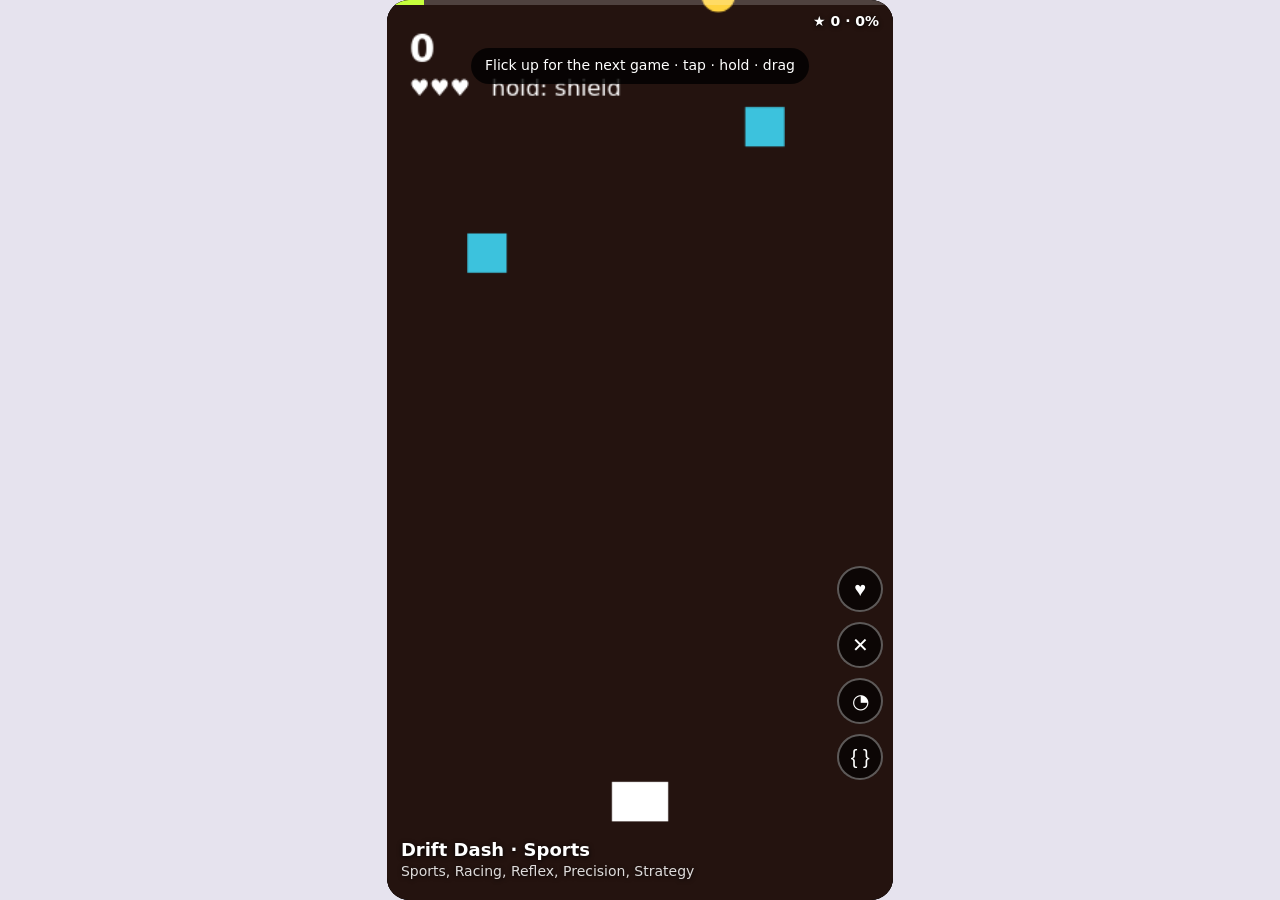
==== commit ee46a56e: "Separated css" ====
--- a/index.html
+++ b/index.html
@@ -4,293 +4,8 @@
 <head>
   <meta charset="utf-8">
   <meta name="viewport" content="width=device-width, initial-scale=1, viewport-fit=cover">
-  <title>Microfeed – micro-game host shell (Library edition)</title>
-  <style>
-    :root {
-      box-sizing: border-box;
-      padding-top: env(safe-area-inset-top, 0px);
-      padding-bottom: env(safe-area-inset-bottom, 0px);
-      --bg: #e6e3ee;
-      --ink: #14121c;
-      --hot: #ff5a36;
-      --lime: #c6ff3d
-    }
-
-    html {
-      scroll-padding-top: env(safe-area-inset-top, 0px)
-    }
-
-    @media(prefers-color-scheme:dark) {
-      :root:not([data-theme=light]) {
-        --bg: #0b0912;
-        --ink: #f3f0fa
-      }
-    }
-
-    :root[data-theme=dark] {
-      --bg: #0b0912;
-      --ink: #f3f0fa
-    }
-
-    * {
-      box-sizing: border-box
-    }
-
-    html,
-    body {
-      height: 100%;
-      margin: 0
-    }
-
-    body {
-      background: var(--bg);
-      color: var(--ink);
-      font: 14px/1.4 "Trebuchet MS", "Segoe UI", system-ui, sans-serif;
-      display: flex;
-      justify-content: center;
-      align-items: center;
-      overflow: hidden;
-      overscroll-behavior: none
-    }
-
-    [hidden] {
-      display: none !important
-    }
-
-    #stage {
-      position: relative;
-      height: min(100%, 177.78vw);
-      aspect-ratio: 9/16;
-      background: #000;
-      overflow: hidden;
-      color: #fff;
-      border-radius: min(22px, 3vw);
-      user-select: none;
-      -webkit-user-select: none
-    }
-
-    #feed,
-    #gest {
-      position: absolute;
-      inset: 0
-    }
-
-    #gest {
-      z-index: 5;
-      touch-action: none;
-      cursor: grab
-    }
-
-    .slot {
-      position: absolute;
-      inset: 0;
-      transition: transform .38s cubic-bezier(.3, .9, .3, 1);
-      background: #000
-    }
-
-    .slot iframe {
-      width: 100%;
-      height: 100%;
-      border: 0;
-      display: block;
-      pointer-events: none
-    }
-
-    #bar {
-      position: absolute;
-      z-index: 6;
-      top: 0;
-      left: 0;
-      right: 0;
-      height: 5px;
-      background: #fff3
-    }
-
-    #bar i {
-      display: block;
-      height: 100%;
-      width: 0;
-      background: var(--lime)
-    }
-
-    #sc {
-      position: absolute;
-      z-index: 6;
-      top: 12px;
-      right: 14px;
-      font-weight: 700;
-      text-shadow: 0 1px 4px #000
-    }
-
-    #rail {
-      position: absolute;
-      z-index: 8;
-      right: 10px;
-      bottom: 120px;
-      display: flex;
-      flex-direction: column;
-      gap: 10px
-    }
-
-    #rail button {
-      width: 46px;
-      height: 46px;
-      border-radius: 50%;
-      border: 2px solid #fff5;
-      background: #000a;
-      color: #fff;
-      font-size: 20px;
-      cursor: pointer
-    }
-
-    #rail button.on {
-      background: var(--hot);
-      border-color: var(--hot)
-    }
-
-    #rail button:focus-visible,
-    #end button:focus-visible {
-      outline: 3px solid var(--lime);
-      outline-offset: 2px
-    }
-
-    #cap {
-      position: absolute;
-      z-index: 6;
-      left: 14px;
-      right: 72px;
-      bottom: 18px;
-      text-shadow: 0 1px 5px #000;
-      pointer-events: none
-    }
-
-    #cap b {
-      font-size: 18px;
-      display: block
-    }
-
-    #cap span {
-      opacity: .85
-    }
-
-    #end {
-      position: absolute;
-      z-index: 7;
-      inset: auto 0 0 0;
-      padding: 26px 20px 24px;
-      background: linear-gradient(transparent, #000d 35%);
-      text-align: center
-    }
-
-    #end h2 {
-      margin: 0 0 4px;
-      font-size: 30px
-    }
-
-    #end p {
-      margin: 0 0 14px;
-      opacity: .85
-    }
-
-    #end button {
-      font: inherit;
-      font-weight: 700;
-      padding: 11px 22px;
-      margin: 0 5px;
-      border-radius: 999px;
-      border: 0;
-      cursor: pointer;
-      background: var(--lime);
-      color: #14121c
-    }
-
-    #end button+button {
-      background: #fff2;
-      color: #fff
-    }
-
-    #toast {
-      position: absolute;
-      z-index: 9;
-      left: 50%;
-      top: 48px;
-      transform: translateX(-50%);
-      background: #000c;
-      padding: 8px 14px;
-      border-radius: 999px;
-      opacity: 0;
-      transition: opacity .25s;
-      pointer-events: none;
-      white-space: nowrap;
-      max-width: 94%;
-      overflow: hidden;
-      text-overflow: ellipsis
-    }
-
-    #toast.on {
-      opacity: 1
-    }
-
-    #sheet {
-      position: absolute;
-      z-index: 10;
-      inset: auto 0 0 0;
-      max-height: 72%;
-      overflow: auto;
-      background: #0d0b14f2;
-      padding: 14px 16px 20px;
-      border-radius: 18px 18px 0 0
-    }
-
-    #sheet h3 {
-      margin: 12px 0 6px;
-      font-size: 14px
-    }
-
-    #sheet pre {
-      margin: 0;
-      font: 11px/1.45 ui-monospace, Menlo, monospace;
-      white-space: pre-wrap;
-      color: #d9d4ea
-    }
-
-    .r {
-      display: grid;
-      grid-template-columns: 76px 1fr 30px;
-      gap: 8px;
-      align-items: center;
-      font-size: 12px;
-      margin: 3px 0
-    }
-
-    .r u {
-      display: block;
-      height: 8px;
-      background: #fff2;
-      border-radius: 4px;
-      overflow: hidden
-    }
-
-    .r i {
-      display: block;
-      height: 100%;
-      background: #8d86a8
-    }
-
-    .r i.t {
-      background: var(--lime)
-    }
-
-    .r span {
-      text-align: right
-    }
-
-    @media(prefers-reduced-motion:reduce) {
-      .slot {
-        transition: none
-      }
-    }
-  </style>
+  <title>PolyByte</title>
+  <link rel="stylesheet" href="style.css">
 </head>
 
 <body>
--- a/style.css
+++ b/style.css
@@ -0,0 +1,284 @@
+:root {
+  box-sizing: border-box;
+  padding-top: env(safe-area-inset-top, 0px);
+  padding-bottom: env(safe-area-inset-bottom, 0px);
+  --bg: #e6e3ee;
+  --ink: #14121c;
+  --hot: #ff5a36;
+  --lime: #c6ff3d
+}
+
+html {
+  scroll-padding-top: env(safe-area-inset-top, 0px)
+}
+
+@media(prefers-color-scheme:dark) {
+  :root:not([data-theme=light]) {
+    --bg: #0b0912;
+    --ink: #f3f0fa
+  }
+}
+
+:root[data-theme=dark] {
+  --bg: #0b0912;
+  --ink: #f3f0fa
+}
+
+* {
+  box-sizing: border-box
+}
+
+html,
+body {
+  height: 100%;
+  margin: 0
+}
+
+body {
+  background: var(--bg);
+  color: var(--ink);
+  font: 14px/1.4 "Trebuchet MS", "Segoe UI", system-ui, sans-serif;
+  display: flex;
+  justify-content: center;
+  align-items: center;
+  overflow: hidden;
+  overscroll-behavior: none
+}
+
+[hidden] {
+  display: none !important
+}
+
+#stage {
+  position: relative;
+  height: min(100%, 177.78vw);
+  aspect-ratio: 9/16;
+  background: #000;
+  overflow: hidden;
+  color: #fff;
+  border-radius: min(22px, 3vw);
+  user-select: none;
+  -webkit-user-select: none
+}
+
+#feed,
+#gest {
+  position: absolute;
+  inset: 0
+}
+
+#gest {
+  z-index: 5;
+  touch-action: none;
+  cursor: grab
+}
+
+.slot {
+  position: absolute;
+  inset: 0;
+  transition: transform .38s cubic-bezier(.3, .9, .3, 1);
+  background: #000
+}
+
+.slot iframe {
+  width: 100%;
+  height: 100%;
+  border: 0;
+  display: block;
+  pointer-events: none
+}
+
+#bar {
+  position: absolute;
+  z-index: 6;
+  top: 0;
+  left: 0;
+  right: 0;
+  height: 5px;
+  background: #fff3
+}
+
+#bar i {
+  display: block;
+  height: 100%;
+  width: 0;
+  background: var(--lime)
+}
+
+#sc {
+  position: absolute;
+  z-index: 6;
+  top: 12px;
+  right: 14px;
+  font-weight: 700;
+  text-shadow: 0 1px 4px #000
+}
+
+#rail {
+  position: absolute;
+  z-index: 8;
+  right: 10px;
+  bottom: 120px;
+  display: flex;
+  flex-direction: column;
+  gap: 10px
+}
+
+#rail button {
+  width: 46px;
+  height: 46px;
+  border-radius: 50%;
+  border: 2px solid #fff5;
+  background: #000a;
+  color: #fff;
+  font-size: 20px;
+  cursor: pointer
+}
+
+#rail button.on {
+  background: var(--hot);
+  border-color: var(--hot)
+}
+
+#rail button:focus-visible,
+#end button:focus-visible {
+  outline: 3px solid var(--lime);
+  outline-offset: 2px
+}
+
+#cap {
+  position: absolute;
+  z-index: 6;
+  left: 14px;
+  right: 72px;
+  bottom: 18px;
+  text-shadow: 0 1px 5px #000;
+  pointer-events: none
+}
+
+#cap b {
+  font-size: 18px;
+  display: block
+}
+
+#cap span {
+  opacity: .85
+}
+
+#end {
+  position: absolute;
+  z-index: 7;
+  inset: auto 0 0 0;
+  padding: 26px 20px 24px;
+  background: linear-gradient(transparent, #000d 35%);
+  text-align: center
+}
+
+#end h2 {
+  margin: 0 0 4px;
+  font-size: 30px
+}
+
+#end p {
+  margin: 0 0 14px;
+  opacity: .85
+}
+
+#end button {
+  font: inherit;
+  font-weight: 700;
+  padding: 11px 22px;
+  margin: 0 5px;
+  border-radius: 999px;
+  border: 0;
+  cursor: pointer;
+  background: var(--lime);
+  color: #14121c
+}
+
+#end button+button {
+  background: #fff2;
+  color: #fff
+}
+
+#toast {
+  position: absolute;
+  z-index: 9;
+  left: 50%;
+  top: 48px;
+  transform: translateX(-50%);
+  background: #000c;
+  padding: 8px 14px;
+  border-radius: 999px;
+  opacity: 0;
+  transition: opacity .25s;
+  pointer-events: none;
+  white-space: nowrap;
+  max-width: 94%;
+  overflow: hidden;
+  text-overflow: ellipsis
+}
+
+#toast.on {
+  opacity: 1
+}
+
+#sheet {
+  position: absolute;
+  z-index: 10;
+  inset: auto 0 0 0;
+  max-height: 72%;
+  overflow: auto;
+  background: #0d0b14f2;
+  padding: 14px 16px 20px;
+  border-radius: 18px 18px 0 0
+}
+
+#sheet h3 {
+  margin: 12px 0 6px;
+  font-size: 14px
+}
+
+#sheet pre {
+  margin: 0;
+  font: 11px/1.45 ui-monospace, Menlo, monospace;
+  white-space: pre-wrap;
+  color: #d9d4ea
+}
+
+.r {
+  display: grid;
+  grid-template-columns: 76px 1fr 30px;
+  gap: 8px;
+  align-items: center;
+  font-size: 12px;
+  margin: 3px 0
+}
+
+.r u {
+  display: block;
+  height: 8px;
+  background: #fff2;
+  border-radius: 4px;
+  overflow: hidden
+}
+
+.r i {
+  display: block;
+  height: 100%;
+  background: #8d86a8
+}
+
+.r i.t {
+  background: var(--lime)
+}
+
+.r span {
+  text-align: right
+}
+
+@media(prefers-reduced-motion:reduce) {
+  .slot {
+    transition: none
+  }
+}
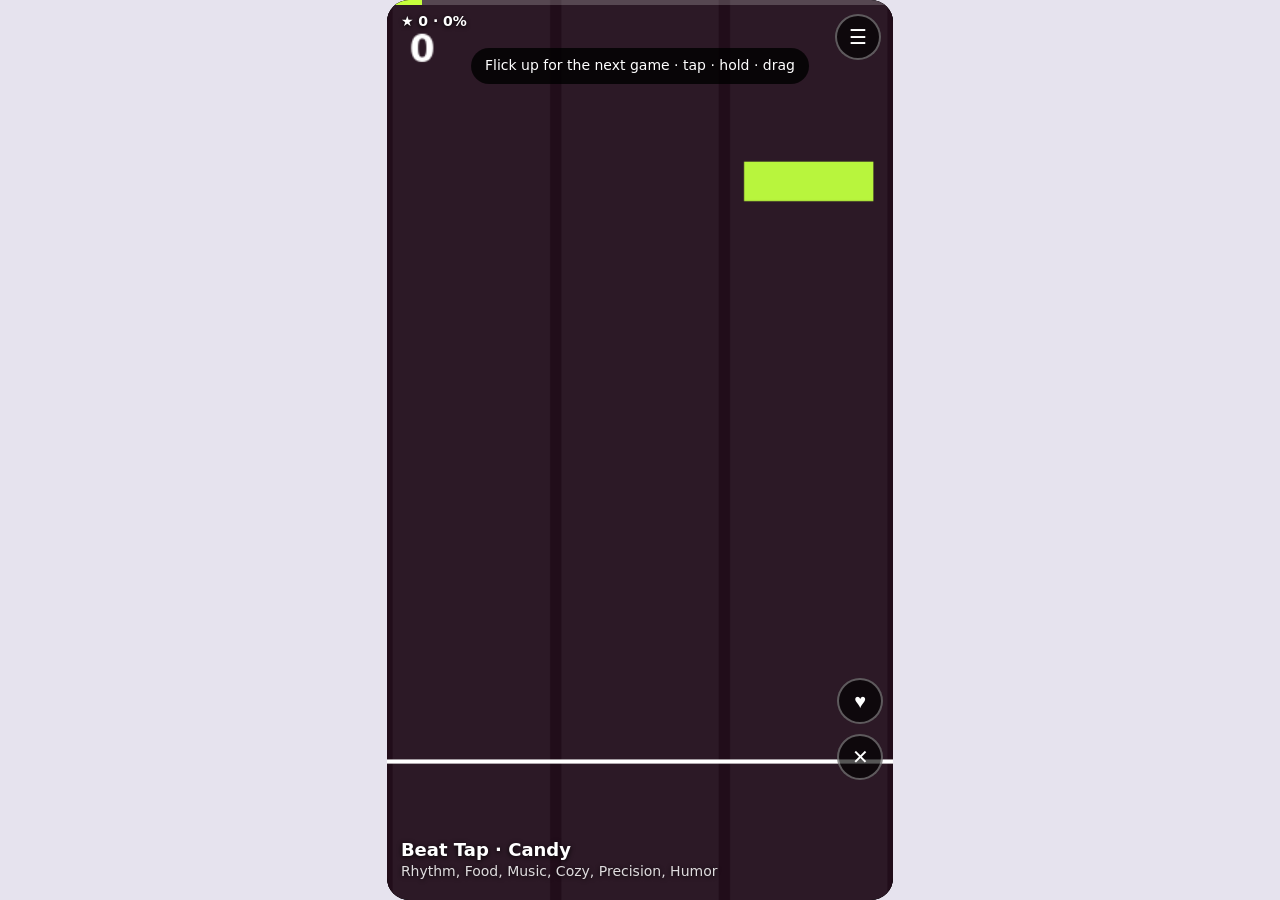
==== commit b83536d9: "Feed page; some formatting; inline comments about taste calculation" ====
--- a/index.html
+++ b/index.html
@@ -14,19 +14,36 @@
     <div id="gest" aria-label="Game surface: tap, hold, drag. Flick up or down to switch games."></div>
     <div id="bar"><i></i></div>
     <div id="sc"></div>
+    <button id="hm" title="Menu: Back to Feed" aria-label="Menu: Back to Feed">☰</button>
+    
     <div id="rail">
       <button id="lk" title="Like" aria-label="Like">♥</button>
       <button id="dl" title="Not for me" aria-label="Not for me">✕</button>
-      <button id="pf" title="Taste profile" aria-label="Taste profile">◔</button>
-      <button id="sp" title="Creator API" aria-label="Creator API">{ }</button>
     </div>
+
     <div id="cap"></div>
     <div id="end" hidden>
       <h2 id="etx"></h2>
       <p id="esub"></p><button id="rp">Replay</button><button id="nx">Next game</button>
     </div>
-    <div id="sheet" hidden></div>
     <div id="toast"></div>
+
+    <section id="home" aria-label="Game Feed" hidden>
+      <nav id="side" aria-label="Panels">
+        <button id="feedBtn" title="Game Feed" aria-label="Game Feed"><b>⌂</b><span>Feed</span></button>
+        <button id="pf" title="Taste Profile" aria-label="Taste Profile"><b>◔</b><span>Taste</span></button>
+        <button id="sp" title="Creator API" aria-label="Creator API"><b>{ }</b><span>API</span></button>
+      </nav>
+      <div id="main">
+        <header>
+          <h1>PolyByte</h1>
+          <p id="sub">Loading the library…</p>
+          <button id="pl" disabled>▶ Play Random</button>
+        </header>
+        <div id="list" role="list"><p class="note">Loading…</p></div>
+        <div id="panel" hidden></div>
+      </div>
+    </section>
   </div>
 
   <script>
@@ -46,15 +63,51 @@
     /* ---- Taste profile: 20 independent interest scores, 0–100, non-zero-sum ---- */
     const DIMS = ['Reflex', 'Precision', 'Rhythm', 'Memory', 'Puzzle', 'Strategy', 'Racing', 'Arcade', 'Retro', 'Neon', 'Cosmic', 'Nature', 'Food', 'Animals', 'Horror', 'Cozy', 'Sports', 'Music', 'Humor', 'Minimal'];
     const IDX = Object.fromEntries(DIMS.map((d, i) => [d, i]));
+    const TASTE_SCORE_MIN = 0, TASTE_SCORE_MAX = 100, TASTE_INITIAL_SCORE = 50, TASTE_LEARNING_RATE = 14;
+    const TASTE_COMPLETION_WEIGHT = .5, TASTE_DWELL_WEIGHT = .3, TASTE_REPLAY_WEIGHT = .2, TASTE_REPLAY_CAP = 3, TASTE_FULL_DWELL = 1;
+    const TASTE_EARLY_EXIT_MS = 2000, TASTE_EARLY_EXIT_SIGNAL = -.6, TASTE_NEUTRAL_IMPACT = .4, TASTE_SIGNAL_SCALE = 2;
+    const TASTE_LIKE_BONUS = .5, TASTE_DISLIKE_PENALTY = .8, TASTE_SIGNAL_MIN = -1, TASTE_SIGNAL_MAX = 1;
+    const TASTE_STORAGE_KEY = 'polybyte.taste-profile.v1';
     class TasteProfile {
-      constructor() {this.v = new Float32Array(20).fill(50)}
-      // tags: Float32Array(20) of 0..1 weights; s: signal -1..1. Each dimension moves on its own.
-      update(tags, s, lr = 14) {for (let i = 0; i < 20; i++)if (tags[i] > 0) this.v[i] = cl(this.v[i] + lr * tags[i] * s, 0, 100)}
-      affinity(tags) {let a = 0, w = 0; for (let i = 0; i < 20; i++) {a += tags[i] * this.v[i]; w += tags[i]} return w ? a / w : 50}
+      constructor() {this.v = new Float32Array(DIMS.length).fill(TASTE_INITIAL_SCORE)}
+      // Each tagged interest moves by learning rate × tag weight × feedback signal, clamped to the score range.
+      update(tags, signal) {for (let i = 0; i < DIMS.length; i++)if (tags[i] > 0) this.v[i] = cl(this.v[i] + TASTE_LEARNING_RATE * tags[i] * signal, TASTE_SCORE_MIN, TASTE_SCORE_MAX)}
+      // A game's affinity is the tag-weighted average of the matching interest scores.
+      affinity(tags) {let a = 0, w = 0; for (let i = 0; i < DIMS.length; i++) {a += tags[i] * this.v[i]; w += tags[i]} return w ? a / w : TASTE_INITIAL_SCORE}
     }
     const profile = new TasteProfile(), metrics = new Map(), log = [];
+    let tasteStorageAvailable = true;
+    function loadTasteProfile() {
+      try {
+        const saved = localStorage.getItem(TASTE_STORAGE_KEY);
+        if (saved === null) return;
+        let values;
+        try {values = JSON.parse(saved)}
+        catch (e) {console.warn('Ignoring malformed saved Taste profile.', e); return}
+        if (!Array.isArray(values) || values.length !== DIMS.length ||
+            values.some(v => typeof v !== 'number' || !Number.isFinite(v) || v < TASTE_SCORE_MIN || v > TASTE_SCORE_MAX)) {
+          console.warn('Ignoring invalid saved Taste profile: expected one score from 0 to 100 per interest.');
+          return;
+        }
+        profile.v.set(values);
+      }
+      catch (e) {
+        tasteStorageAvailable = false;
+        console.warn('Unable to access the saved Taste profile.', e);
+        toast('Taste profile could not be loaded locally.');
+      }
+    }
+    function saveTasteProfile() {
+      if (!tasteStorageAvailable) return;
+      try {localStorage.setItem(TASTE_STORAGE_KEY, JSON.stringify(Array.from(profile.v)))}
+      catch (e) {
+        tasteStorageAvailable = false;
+        console.warn('Unable to save the Taste profile locally.', e);
+        toast('Taste profile could not be saved locally.');
+      }
+    }
     const M = id => {if (!metrics.has(id)) metrics.set(id, {plays: 0, replays: 0, bestCompletion: 0, dwellMs: 0, errors: 0}); return metrics.get(id)};
-    const L = m => {log.unshift(((performance.now() / 1000) | 0) + 's ' + m); if (log.length > 40) log.pop(); if (sheet === 'prof') renderPanel()};
+    const L = m => {log.unshift(((performance.now() / 1000) | 0) + 's ' + m); if (log.length > 40) log.pop(); if (panel === 'prof') renderPanel()};
 
     /* ---- Catalog + router (infinite: variants are generated on demand) ---- */
     const THEMES = [
@@ -63,8 +116,8 @@
       {n: 'Neon', h: 180, t: {Neon: 1, Rhythm: .5, Racing: .4}}, {n: 'Spooky', h: 285, t: {Horror: 1, Humor: .3, Memory: .2}},
       {n: 'Sports', h: 10, t: {Sports: 1, Racing: .5, Precision: .4}}, {n: 'Zen', h: 200, t: {Minimal: 1, Cozy: .6, Puzzle: .3}}];
     let seq = 0, recent = [];
-    function variant() {
-      const base = pick(Object.keys(BASES)), th = pick(THEMES), tags = new Float32Array(20);
+    function variant(b) {
+      const base = b || pick(Object.keys(BASES)), th = pick(THEMES), tags = new Float32Array(20);
       for (const [k, w] of Object.entries(BASES[base].t)) tags[IDX[k]] = w;
       for (const [k, w] of Object.entries(th.t)) tags[IDX[k]] = Math.max(tags[IDX[k]], w);
       return {id: 'g' + (++seq), base, theme: th, seed: (Math.random() * 1e9) | 0, tags, title: BASES[base].title + ' · ' + th.n};
@@ -99,7 +152,7 @@
  }catch(err){fail(err)}});
 })();`;
 
-    /* ---- Creator contract (shown to creators in the { } sheet) ---- */
+    /* ---- Creator contract (shown to creators in the { } panel) ---- */
     const SPEC = `CREATOR API v1 – micro-game contract
 
 Constraints
@@ -133,17 +186,18 @@
 
     /* ---- Embedded compliant micro-games (creator template = Pop Rush) ---- */
     /* ---- Library loader: Library/manifest.json lists games; each game is its own HTML file ---- */
-    const LIB = 'Library/'; let BASES = {}, GAMES = {};
+    const LIB = 'Library/'; let BASES = {}, GAMES = {}, LIST = [];
     async function loadLibrary() {
       const man = await (await fetch(LIB + 'manifest.json')).json();
       await Promise.all(man.games.map(async gm => {
         try {
           const r = await fetch(LIB + gm.file); if (!r.ok) throw new Error(r.status);
           GAMES[gm.id] = await r.text();
-          BASES[gm.id] = {title: gm.title, t: Object.fromEntries(Object.entries(gm.tags || {}).filter(([k]) => k in IDX))}
+          BASES[gm.id] = {title: gm.title, icon: gm.icon, desc: gm.description, t: Object.fromEntries(Object.entries(gm.tags || {}).filter(([k]) => k in IDX))}
         }
         catch (e) {console.warn('Skipped library game', gm.id, e)}
       }));
+      LIST = man.games.filter(gm => BASES[gm.id]); // keep manifest order for the Feed
       if (!Object.keys(BASES).length) throw new Error('Library is empty');
     }
 
@@ -153,7 +207,7 @@
     }
 
     /* ---- Feed: slots for idx-1 / idx / idx+1, all preloaded; only idx is ticked ---- */
-    const feed = $('#feed'); let idx = 0, queue = [], slots = new Map(), busy = false, sheet = '';
+    const feed = $('#feed'); let idx = 0, queue = [], slots = new Map(), busy = false, panel = '', view = 'home'; // view: 'home' (Feed page) | 'play'
     const send = (s, type, d) => {if (s.fr && s.fr.contentWindow) s.fr.contentWindow.postMessage({sdk: 1, type, ...d}, '*')};
 
     function ensure(k) {if (k < 0) return; while (queue.length <= k) queue.push(route()); if (!slots.has(k)) slots.set(k, mkSlot(k))}
@@ -184,7 +238,7 @@
       // 'loading': READY handler starts it because s.i===idx
     }
     function go(n) {
-      if (busy) return; const ni = idx + n;
+      if (busy || view !== 'play') return; const ni = idx + n;
       if (ni < 0) {toast('This is the first game'); return }
       busy = true; leave(slots.get(idx)); idx = ni; layout(); activate(slots.get(idx));
       setTimeout(() => busy = false, 420);
@@ -208,7 +262,6 @@
         $('#etx').textContent = s.why === 'timeout' ? 'Time’s up' : r.completionPercent >= 100 ? 'Cleared!' : 'Game over';
         $('#esub').textContent = 'Score ' + Math.round(r.score) + ' · ' + Math.round(r.completionPercent) + '% complete';
         showEnd(1);
-        s.at = setTimeout(() => {if (idx === s.i && s.state === 'ended') go(1)}, 4500);
       }
     }
     function replay() {
@@ -221,21 +274,32 @@
       clearTimeout(s.lt); clearTimeout(s.et); clearTimeout(s.at);
       if (s.fr) {s.fr.remove(); s.fr = null}
       s.state = 'dead'; M(s.v.id).errors++; L('killed ' + s.v.title + ': ' + why);
-      if (s.i === idx) {showEnd(0); toast('Game stopped (' + why + '). Skipping…'); setTimeout(() => {if (idx === s.i) go(1)}, 650)}
-    }
-
-    /* ---- Implicit + explicit signals → taste profile (runs once when the player leaves a game) ---- */
-    function leave(s) {
+      if (s.i === idx) {showEnd(0); toast('Game stopped (' + why + '). Skipping…'); setTimeout(() => {if (slots.get(idx) === s) go(1)}, 650)}
+    }
+
+    /* ---- Implicit + explicit signals → taste profile when a game ends or is skipped ---- */
+    function leave(s, includeEngagement = true) {
       if (!s || !(s.dwell > 0 || ['playing', 'ending', 'ended'].includes(s.state))) return;
       clearTimeout(s.at); clearTimeout(s.et);
       const el = s.state === 'ended' ? s.elapsed : s.state === 'loading' ? 0 : performance.now() - s.t0, dwell = (s.dwell || 0) + el;
       const cur = s.res || s.r, comp = Math.max(s.best || 0, cur ? cur.completionPercent : 0) / 100, mt = M(s.v.id);
       mt.dwellMs += dwell; mt.bestCompletion = Math.max(mt.bestCompletion, comp * 100);
-      const early = dwell < 2000 && !s.liked;                         // swiped away almost immediately = strong negative
-      const imp = early ? 0 : .5 * comp + .3 * Math.min(1, dwell / s.dur) + .2 * Math.min(3, s.rep || 0) / 3;
-      let sig = early ? -.6 : (imp - .4) * 2; sig = cl(sig + (s.liked || 0) * (s.liked > 0 ? .5 : .8), -1, 1);
-      profile.update(s.v.tags, sig);
-      L('leave ' + s.v.title + ' dwell ' + (dwell / 1000).toFixed(1) + 's comp ' + Math.round(comp * 100) + '% signal ' + sig.toFixed(2));
+
+      const explicitSignal = (s.liked || 0) * (s.liked > 0 ? TASTE_LIKE_BONUS : TASTE_DISLIKE_PENALTY);
+      let signal = 0;
+      if (includeEngagement) {
+        // An immediate unliked exit gets a strong negative signal.
+        const early = dwell < TASTE_EARLY_EXIT_MS && !s.liked;
+        // Otherwise, engagement blends completion, capped dwell fraction, and capped replay count.
+        const impact = early ? 0 : TASTE_COMPLETION_WEIGHT * comp + TASTE_DWELL_WEIGHT * Math.min(TASTE_FULL_DWELL, dwell / s.dur) +
+          TASTE_REPLAY_WEIGHT * Math.min(TASTE_REPLAY_CAP, s.rep || 0) / TASTE_REPLAY_CAP;
+        // Center engagement at neutral impact, scale it, then add explicit like/dislike feedback.
+        signal = early ? TASTE_EARLY_EXIT_SIGNAL : (impact - TASTE_NEUTRAL_IMPACT) * TASTE_SIGNAL_SCALE;
+      }
+      signal = cl(signal + explicitSignal, TASTE_SIGNAL_MIN, TASTE_SIGNAL_MAX);
+      if (includeEngagement || explicitSignal) {profile.update(s.v.tags, signal); saveTasteProfile()}
+      L('leave ' + s.v.title + ' dwell ' + (dwell / 1000).toFixed(1) + 's comp ' + Math.round(comp * 100) + '%' +
+        (includeEngagement || explicitSignal ? ' signal ' + signal.toFixed(2) : ' (taste unchanged)'));
       Object.assign(s, {state: 'left', dwell: 0, rep: 0, best: 0, liked: 0});
     }
 
@@ -295,6 +359,7 @@
     const K = {};
     function kd() {const x = (K.ArrowRight ? 1 : 0) - (K.ArrowLeft ? 1 : 0), y = (K.ArrowDown ? 1 : 0) - (K.ArrowUp ? 1 : 0); if (x || y) dir = {x, y, active: true}; else if (!d) dir = {x: 0, y: 0, active: false}}
     addEventListener('keydown', e => {
+      if (view !== 'play') return;
       K[e.key] = 1;
       if (e.key === ' ') {e.preventDefault(); if (!e.repeat) inp('ACTION_PRIMARY', {x: .5, y: .5})}
       else if (e.key === 'Shift' || e.key === 'x') inp('ACTION_SECONDARY', {x: .5, y: .5});
@@ -313,25 +378,74 @@
       $('#cap').innerHTML = '<b>' + esc(s.v.title) + '</b><span>' + esc(top) + '</span>';
       $('#lk').classList.toggle('on', s.liked === 1);
     }
-    function openSheet(k) {sheet = sheet === k ? '' : k; $('#sheet').hidden = !sheet; renderPanel()}
+
+    function openPanel(k) {
+      panel = panel === k ? '' : k;
+      $('#home header').hidden = !!panel; $('#list').hidden = !!panel; $('#panel').hidden = !panel;
+      $('#feedBtn').classList.toggle('on', !panel);
+      $('#pf').classList.toggle('on', panel === 'prof'); $('#sp').classList.toggle('on', panel === 'spec');
+      renderPanel();
+    }
+
+    function closePanel() {
+      panel = ''; $('#home header').hidden = false; $('#list').hidden = false; $('#panel').hidden = true;
+      $('#feedBtn').classList.add('on');
+      $('#pf').classList.remove('on'); $('#sp').classList.remove('on');
+    }
+
     function renderPanel() {
-      if (!sheet) return; const sh = $('#sheet');
-      if (sheet === 'spec') {sh.innerHTML = '<h3>Creator API</h3><pre>' + esc(SPEC) + '</pre><h3>Compliant template</h3><pre>' + esc(GAMES[Object.keys(GAMES)[0]] || '') + '</pre>'; return }
+      if (!panel) return; const content = $('#panel');
+      if (panel === 'spec') {content.className = 'api-panel'; content.innerHTML = '<h3>API</h3><pre>' + esc(SPEC) + '</pre><h3>Compliant template</h3><pre>' + esc(GAMES[Object.keys(GAMES)[0]] || '') + '</pre>'; return }
       const top = [...profile.v].map((v, i) => [v, i]).sort((a, b) => b[0] - a[0]).slice(0, 3).map(x => x[1]);
-      sh.innerHTML = '<h3>Taste profile: 20 interests, each 0–100, scored independently</h3>' +
+      content.className = 'profile-panel';
+      content.innerHTML = '<div class="taste-scores"><h3>Taste Profile<br>20 interests (each 0–100)</h3><br><hr>' +
         DIMS.map((n, i) => '<div class=r><b>' + n + '</b><u><i class="' + (top.includes(i) && profile.v[i] !== 50 ? 't' : '') + '" style="width:' + profile.v[i] + '%"></i></u><span>' + Math.round(profile.v[i]) + '</span></div>').join('') +
-        '<h3>Event log</h3><pre>' + esc(log.slice(0, 8).join('\n') || 'Nothing yet.') + '</pre>';
+        '<hr></div><section class="event-log-panel" aria-label="Event log"><h3>Event log</h3><pre>' + esc(log.join('\n') || 'Nothing yet.') + '</pre></section>';
     }
     $('#lk').onclick = () => {const s = slots.get(idx); s.liked = s.liked === 1 ? 0 : 1; $('#lk').classList.toggle('on', s.liked === 1); L((s.liked ? 'like ' : 'unlike ') + s.v.title)};
     $('#dl').onclick = () => {const s = slots.get(idx); s.liked = -1; L('dislike ' + s.v.title); toast('Got it. Showing fewer like this.'); go(1)};
-    $('#pf').onclick = () => openSheet('prof'); $('#sp').onclick = () => openSheet('spec');
     $('#rp').onclick = replay; $('#nx').onclick = () => go(1);
 
-    loadLibrary().then(() => {
-      layout(); activate(slots.get(0)); requestAnimationFrame(loop);
-      toast('Flick up for the next game · tap · hold · drag')
-    })
-      .catch(e => {$('#cap').innerHTML = '<b>Library not found</b><span>Serve this folder over http (for example: python3 -m http.server) so Library/manifest.json can load.</span>'});
+    /* ---- Feed page: nothing is built or played until the player picks a game ---- */
+    const hue = id => [...id].reduce((a, c) => (a * 31 + c.charCodeAt(0)) % 360, 7);
+    function renderList() {
+      $('#sub').textContent = 'Library: ' + LIST.length + ' games\nPick one to jump into the endless feed.';
+      $('#list').innerHTML = LIST.map((gm, i) => {
+        const b = BASES[gm.id], chips = Object.entries(b.t).sort((x, y) => y[1] - x[1]).slice(0, 3).map(x => '<em>' + esc(x[0]) + '</em>').join('');
+        return '<button class="card" role="listitem" data-i="' + i + '"><span class="ico" style="--h:' + hue(gm.id) + '">' + esc(b.icon || gm.title.trim().charAt(0).toUpperCase()) +
+          '</span><span class="txt"><b>' + esc(gm.title) + '</b><span class="desc">' + esc(b.desc || 'A micro-game from the library.') + '</span><span class="chips">' + chips +
+          '</span></span><span class="go" aria-hidden="true">▶</span></button>';
+      }).join('');
+      $('#pl').disabled = false;
+    }
+
+    // Optionally record a taste signal, then drop every iframe and timer.
+    function teardown(includeEngagement = true) {
+      leave(slots.get(idx), includeEngagement);
+      for (const s of slots.values()) {clearTimeout(s.lt); clearTimeout(s.et); clearTimeout(s.at); if (s.fr) s.fr.remove(); s.el.remove()}
+      slots.clear(); queue = []; idx = 0; busy = false; dir = {x: 0, y: 0, active: false};
+    }
+
+    function openFeed(base) { // base = library id to open first; undefined = taste-routed pick
+      teardown(); view = 'play'; closePanel(); $('#home').hidden = true;
+      queue[0] = base ? variant(base) : route();
+      layout(); activate(slots.get(0));
+      toast('Flick up for the next game · tap · hold · drag');
+    }
+
+    function showHome() {
+      teardown(false); view = 'home'; closePanel(); showEnd(0);
+      $('#bar i').style.width = '0'; $('#sc').textContent = ''; $('#cap').innerHTML = ''; $('#home').hidden = false;
+    }
+
+    $('#list').onclick = e => {const c = e.target.closest('.card'); if (c) openFeed(LIST[+c.dataset.i].id)};
+    $('#feedBtn').onclick = showHome;
+    $('#pf').onclick = () => openPanel('prof'); $('#sp').onclick = () => openPanel('spec');
+    $('#pl').onclick = () => openFeed(); $('#hm').onclick = showHome;
+    loadTasteProfile();
+    requestAnimationFrame(loop);
+    loadLibrary().then(() => {renderList(); openFeed()})
+      .catch(e => {$('#home').hidden = false; $('#sub').textContent = ''; $('#list').innerHTML = '<p class="note"><b>Library not found.</b> Serve this folder over http (for example: python3 -m http.server) so Library/manifest.json can load.</p>'});
   </script>
 </body>
 
--- a/style.css
+++ b/style.css
@@ -109,7 +109,7 @@
   position: absolute;
   z-index: 6;
   top: 12px;
-  right: 14px;
+  left: 14px;
   font-weight: 700;
   text-shadow: 0 1px 4px #000
 }
@@ -124,7 +124,8 @@
   gap: 10px
 }
 
-#rail button {
+#rail button,
+#hm {
   width: 46px;
   height: 46px;
   border-radius: 50%;
@@ -141,6 +142,7 @@
 }
 
 #rail button:focus-visible,
+#hm:focus-visible,
 #end button:focus-visible {
   outline: 3px solid var(--lime);
   outline-offset: 2px
@@ -223,27 +225,63 @@
   opacity: 1
 }
 
-#sheet {
-  position: absolute;
-  z-index: 10;
-  inset: auto 0 0 0;
-  max-height: 72%;
-  overflow: auto;
-  background: #0d0b14f2;
-  padding: 14px 16px 20px;
-  border-radius: 18px 18px 0 0
-}
-
-#sheet h3 {
+#panel {
+  flex: 1;
+  min-height: 0;
+  overflow: hidden;
+  overscroll-behavior: contain;
+  padding: 16px 18px 22px
+}
+
+#panel.api-panel {
+  display: block;
+  overflow: auto
+}
+
+#panel.profile-panel {
+  display: flex;
+  flex-direction: column
+}
+
+#panel .taste-scores {
+  flex: none
+}
+
+#panel h3 {
   margin: 12px 0 6px;
   font-size: 14px
 }
 
-#sheet pre {
+#panel pre {
   margin: 0;
   font: 11px/1.45 ui-monospace, Menlo, monospace;
   white-space: pre-wrap;
   color: #d9d4ea
+}
+
+#panel .event-log-panel {
+  flex: 1;
+  min-height: 0;
+  display: flex;
+  flex-direction: column;
+  overflow: hidden;
+  margin-top: 12px;
+  padding: 10px 12px;
+  border: 1px solid #fff1;
+  border-radius: 12px;
+  background: #1a1726
+}
+
+#panel .event-log-panel h3 {
+  flex: none;
+  margin: 0 0 8px
+}
+
+#panel .event-log-panel pre {
+  flex: 1;
+  min-height: 0;
+  overflow-y: auto;
+  overscroll-behavior: contain
 }
 
 .r {
@@ -282,3 +320,210 @@
     transition: none
   }
 }
+
+/*#region ---- Feed page ---- */
+#home {
+  position: absolute;
+  inset: 0;
+  z-index: 20;
+  display: flex;
+  flex-direction: column;
+  background: #0d0b14
+}
+
+#home header {
+  padding: 22px 18px 12px
+}
+
+#home h1 {
+  margin: 0;
+  font-size: 28px;
+  letter-spacing: -.02em
+}
+
+#home header p {
+  margin: 4px 0 14px;
+  opacity: .75;
+  white-space: pre-line
+}
+
+#pl {
+  font: inherit;
+  font-weight: 700;
+  padding: 11px 20px;
+  border: 0;
+  border-radius: 999px;
+  background: var(--lime);
+  color: #14121c;
+  cursor: pointer
+}
+
+#pl:disabled {
+  opacity: .45;
+  cursor: default
+}
+
+#pl:focus-visible,
+.card:focus-visible {
+  outline: 3px solid var(--lime);
+  outline-offset: 2px
+}
+
+#list {
+  flex: 1;
+  min-height: 0;
+  overflow-y: auto;
+  overscroll-behavior: contain;
+  padding: 6px 14px 22px;
+  display: flex;
+  flex-direction: column;
+  gap: 10px
+}
+
+#list .note {
+  opacity: .8;
+  padding: 4px
+}
+
+.card {
+  display: flex;
+  align-items: center;
+  gap: 14px;
+  width: 100%;
+  padding: 12px;
+  text-align: left;
+  font: inherit;
+  color: #fff;
+  background: #1a1726;
+  border: 1px solid #fff1;
+  border-radius: 16px;
+  cursor: pointer
+}
+
+.card:hover {
+  background: #231f33
+}
+
+.ico {
+  flex: none;
+  width: 52px;
+  height: 52px;
+  display: grid;
+  place-items: center;
+  font-size: 26px;
+  font-weight: 700;
+  border-radius: 16px;
+  background: hsl(var(--h) 55% 30%)
+}
+
+.txt {
+  flex: 1;
+  min-width: 0;
+  display: flex;
+  flex-direction: column;
+  gap: 4px
+}
+
+.txt b {
+  font-size: 16px
+}
+
+.desc {
+  font-size: 13px;
+  opacity: .78
+}
+
+.chips {
+  display: flex;
+  flex-wrap: wrap;
+  gap: 6px
+}
+
+.chips em {
+  font-style: normal;
+  font-size: 11px;
+  padding: 2px 8px;
+  border-radius: 999px;
+  background: #fff1
+}
+
+.go {
+  flex: none;
+  width: 34px;
+  height: 34px;
+  display: grid;
+  place-items: center;
+  border-radius: 50%;
+  background: var(--lime);
+  color: #14121c
+}
+/*#endregion ---- Feed page ---- */
+
+/* ---- Menu button (top right) ---- */
+#hm {
+  position: absolute;
+  z-index: 8;
+  top: 14px;
+  right: 12px
+}
+
+/* ---- Feed page: top navigation ---- */
+#side {
+  flex: none;
+  width: 100%;
+  display: flex;
+  flex-direction: row;
+  align-items: center;
+  justify-content: center;
+  padding: 0;
+  background: #0a0810;
+  border-bottom: 1px solid #fff1
+}
+
+#side button {
+  display: flex;
+  flex: 0 0 30%;
+  justify-content: center;
+  flex-direction: row;
+  align-items: center;
+  gap: 6px;
+  padding: 12px 12px 10px;
+  font: inherit;
+  font-size: 12px;
+  color: #fff;
+  background: transparent;
+  border: 0;
+  border-bottom: 2px solid transparent;
+  cursor: pointer
+}
+
+#side button b {
+  font-size: 18px
+}
+
+#side button + button {
+  border-left: 1px solid #fff2
+}
+
+#side button:hover {
+  background: #fff1
+}
+
+#side button.on {
+  background: #fff2;
+  color: var(--lime);
+  border-bottom-color: var(--lime)
+}
+
+#side button:focus-visible {
+  outline: 3px solid var(--lime);
+  outline-offset: 2px
+}
+
+#main {
+  flex: 1;
+  min-width: 0;
+  min-height: 0;
+  display: flex;
+  flex-direction: column
+}
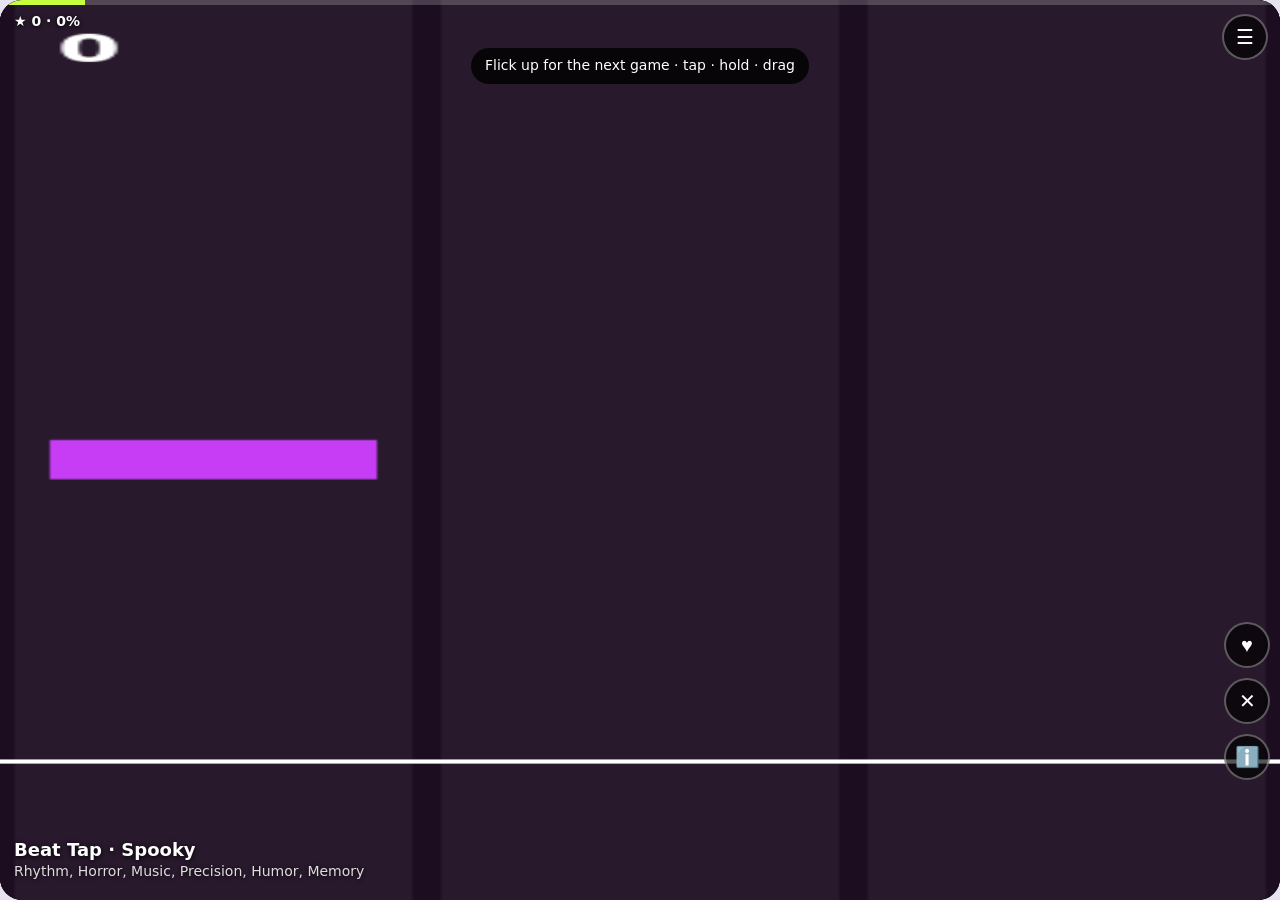
==== commit 792f9712: "Formatting, controls" ====
--- a/index.html
+++ b/index.html
@@ -19,7 +19,17 @@
     <div id="rail">
       <button id="lk" title="Like" aria-label="Like">♥</button>
       <button id="dl" title="Not for me" aria-label="Not for me">✕</button>
+      <button id="infoBtn" title="Game information" aria-label="Game information">ℹ️</button>
     </div>
+
+    <dialog id="gameInfo" aria-labelledby="infoTitle">
+      <button id="infoClose" type="button" aria-label="Close game information">✕</button>
+      <h2 id="infoTitle"></h2>
+      <h3>Objective</h3>
+      <p id="infoObjective"></p>
+      <h3>Controls</h3>
+      <ul id="infoControls"></ul>
+    </dialog>
 
     <div id="cap"></div>
     <div id="end" hidden>
@@ -37,7 +47,6 @@
       <div id="main">
         <header>
           <h1>PolyByte</h1>
-          <p id="sub">Loading the library…</p>
           <button id="pl" disabled>▶ Play Random</button>
         </header>
         <div id="list" role="list"><p class="note">Loading…</p></div>
@@ -404,12 +413,25 @@
     }
     $('#lk').onclick = () => {const s = slots.get(idx); s.liked = s.liked === 1 ? 0 : 1; $('#lk').classList.toggle('on', s.liked === 1); L((s.liked ? 'like ' : 'unlike ') + s.v.title)};
     $('#dl').onclick = () => {const s = slots.get(idx); s.liked = -1; L('dislike ' + s.v.title); toast('Got it. Showing fewer like this.'); go(1)};
+    $('#infoBtn').onclick = () => {
+      const s = slots.get(idx); if (!s) return;
+      $('#infoTitle').textContent = s.v.title;
+      $('#infoObjective').textContent = BASES[s.v.base].desc || 'Play the game and complete its challenge.';
+      const source = GAMES[s.v.base] || '';
+      const controls = [
+        ['ACTION_PRIMARY', 'Tap or click, or press Space: primary action.'],
+        ['ACTION_SECONDARY', 'Hold, or press Shift or X: secondary action.'],
+        ['DIRECTIONAL_VECTOR', s.v.base === 'beat-tap' ? 'Press Left, Up, or Right to hit the left, center, or right lane.' : 'Drag or use the arrow keys: directional movement.']
+      ].filter(([action]) => source.includes(action));
+      $('#infoControls').innerHTML = controls.map(([, label]) => '<li>' + label + '</li>').join('') || '<li>No controls are defined for this game.</li>';
+      $('#gameInfo').showModal();
+    };
+    $('#infoClose').onclick = () => $('#gameInfo').close();
     $('#rp').onclick = replay; $('#nx').onclick = () => go(1);
 
     /* ---- Feed page: nothing is built or played until the player picks a game ---- */
     const hue = id => [...id].reduce((a, c) => (a * 31 + c.charCodeAt(0)) % 360, 7);
     function renderList() {
-      $('#sub').textContent = 'Library: ' + LIST.length + ' games\nPick one to jump into the endless feed.';
       $('#list').innerHTML = LIST.map((gm, i) => {
         const b = BASES[gm.id], chips = Object.entries(b.t).sort((x, y) => y[1] - x[1]).slice(0, 3).map(x => '<em>' + esc(x[0]) + '</em>').join('');
         return '<button class="card" role="listitem" data-i="' + i + '"><span class="ico" style="--h:' + hue(gm.id) + '">' + esc(b.icon || gm.title.trim().charAt(0).toUpperCase()) +
--- a/style.css
+++ b/style.css
@@ -1,7 +1,5 @@
 :root {
   box-sizing: border-box;
-  padding-top: env(safe-area-inset-top, 0px);
-  padding-bottom: env(safe-area-inset-bottom, 0px);
   --bg: #e6e3ee;
   --ink: #14121c;
   --hot: #ff5a36;
@@ -40,7 +38,7 @@
   font: 14px/1.4 "Trebuchet MS", "Segoe UI", system-ui, sans-serif;
   display: flex;
   justify-content: center;
-  align-items: center;
+  align-items: flex-start;
   overflow: hidden;
   overscroll-behavior: none
 }
@@ -51,8 +49,8 @@
 
 #stage {
   position: relative;
-  height: min(100%, 177.78vw);
-  aspect-ratio: 9/16;
+  width: 100%;
+  height: 100%;
   background: #000;
   overflow: hidden;
   color: #fff;
@@ -144,6 +142,65 @@
 #rail button:focus-visible,
 #hm:focus-visible,
 #end button:focus-visible {
+  outline: 3px solid var(--lime);
+  outline-offset: 2px
+}
+
+#gameInfo {
+  width: min(88vw, 420px);
+  max-height: 80vh;
+  overflow: auto;
+  padding: 22px;
+  border: 1px solid #fff3;
+  border-radius: 18px;
+  background: #0d0b14;
+  color: #fff;
+  box-shadow: 0 12px 40px #0009
+}
+
+#gameInfo::backdrop {
+  background: #000b
+}
+
+#gameInfo h2 {
+  margin: 0 42px 18px 0;
+  font-size: 20px
+}
+
+#gameInfo h3 {
+  margin: 14px 0 6px;
+  font-size: 14px
+}
+
+#gameInfo p {
+  margin: 0;
+  line-height: 1.5
+}
+
+#gameInfo ul {
+  margin: 0;
+  padding-left: 20px
+}
+
+#gameInfo li+li {
+  margin-top: 6px
+}
+
+#infoClose {
+  position: absolute;
+  top: 12px;
+  right: 12px;
+  width: 34px;
+  height: 34px;
+  border: 1px solid #fff3;
+  border-radius: 50%;
+  background: #fff1;
+  color: #fff;
+  font: inherit;
+  cursor: pointer
+}
+
+#gameInfo button:focus-visible {
   outline: 3px solid var(--lime);
   outline-offset: 2px
 }
@@ -332,27 +389,40 @@
 }
 
 #home header {
-  padding: 22px 18px 12px
+  display: grid;
+  grid-template-columns: 1fr;
+  align-items: center;
+  row-gap: 8px;
+  padding: 16px 12px 8px
 }
 
 #home h1 {
+  grid-column: 1;
+  justify-self: center;
   margin: 0;
-  font-size: 28px;
-  letter-spacing: -.02em
+  font-size: 32px;
+  font-variant: small-caps;
+  display: flex;
+  align-items: center;
+  text-align: center;
+  letter-spacing: 0.6em
 }
 
 #home header p {
-  margin: 4px 0 14px;
-  opacity: .75;
-  white-space: pre-line
+  opacity: .75
+}
+
+#home header #pl {
+  grid-column: 1;
+  justify-self: center
 }
 
 #pl {
   font: inherit;
   font-weight: 700;
-  padding: 11px 20px;
+  padding: 8px 16px;
   border: 0;
-  border-radius: 999px;
+  border-radius: 8px;
   background: var(--lime);
   color: #14121c;
   cursor: pointer
@@ -374,6 +444,7 @@
   min-height: 0;
   overflow-y: auto;
   overscroll-behavior: contain;
+  border-top: 1px solid #fff2;
   padding: 6px 14px 22px;
   display: flex;
   flex-direction: column;
@@ -396,7 +467,7 @@
   color: #fff;
   background: #1a1726;
   border: 1px solid #fff1;
-  border-radius: 16px;
+  border-radius: 8px;
   cursor: pointer
 }
 
@@ -412,7 +483,7 @@
   place-items: center;
   font-size: 26px;
   font-weight: 700;
-  border-radius: 16px;
+  border-radius: 8px;
   background: hsl(var(--h) 55% 30%)
 }
 
@@ -487,7 +558,7 @@
   flex-direction: row;
   align-items: center;
   gap: 6px;
-  padding: 12px 12px 10px;
+  padding: 8px 12px 6px;
   font: inherit;
   font-size: 12px;
   color: #fff;
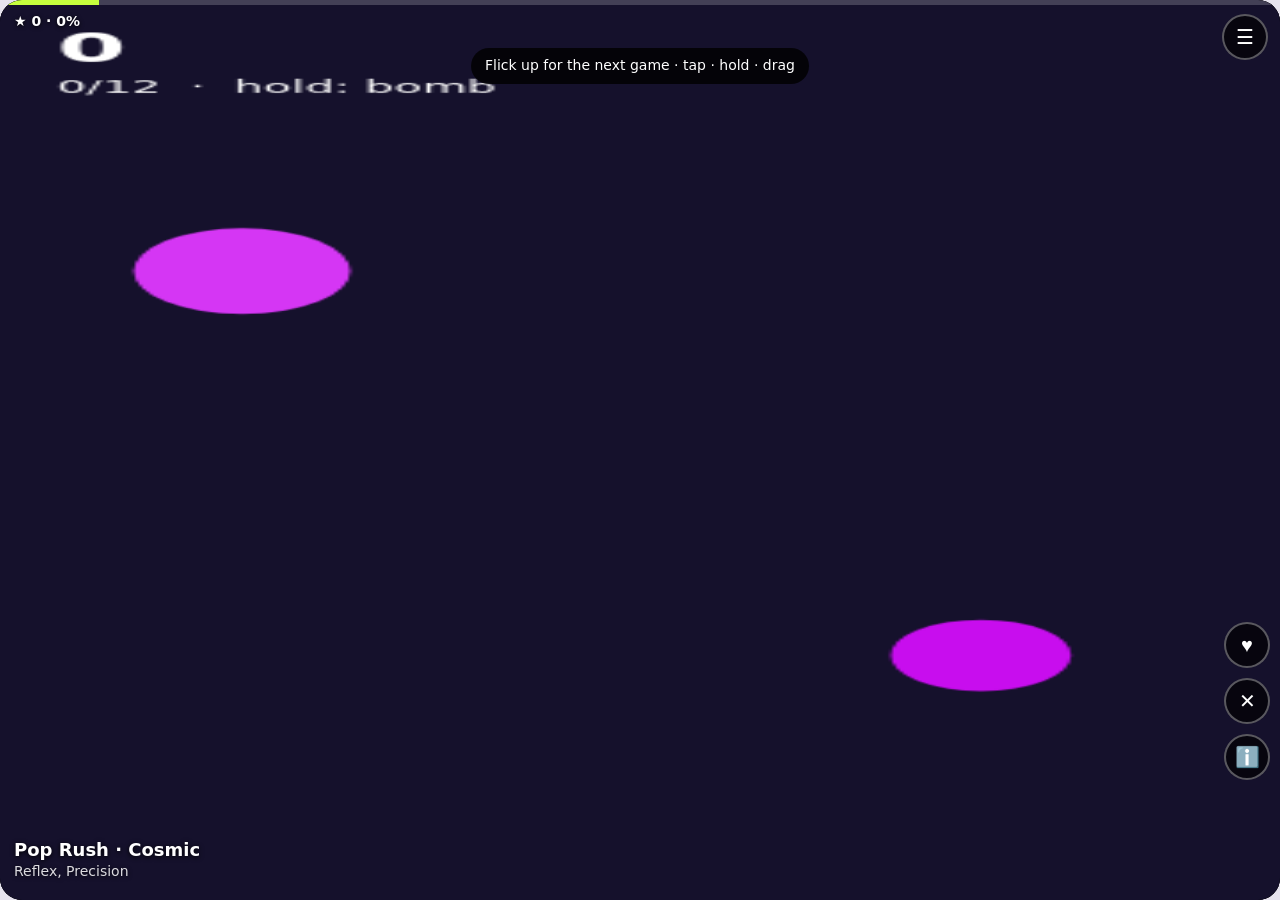
==== commit 10e80ec3: "Updated taste DIMS" ====
--- a/index.html
+++ b/index.html
@@ -70,13 +70,15 @@
     const LOAD_MS = 3000, HANG_MS = 2000, RESULT_MS = 600;    // init, heartbeat, endGame response deadlines
 
     /* ---- Taste profile: 20 independent interest scores, 0–100, non-zero-sum ---- */
-    const DIMS = ['Reflex', 'Precision', 'Rhythm', 'Memory', 'Puzzle', 'Strategy', 'Racing', 'Arcade', 'Retro', 'Neon', 'Cosmic', 'Nature', 'Food', 'Animals', 'Horror', 'Cozy', 'Sports', 'Music', 'Humor', 'Minimal'];
+    const DIMS = ['Asymmetric', 'Chance', 'Competitive', 'Cooperative', 'Endless', 'Endurance', 'Memory', 'Minimal', 'Physics', 'Precision', 'Puzzle', 'Racing', 'Reflex', 'Rhythm', 'Sorting', 'Spatial', 'Sports', 'Strategy', 'Survival', 'Turn-Based'];
+    // v1 stored scores by array position in this pre-alphabetized order.
+    const LEGACY_TASTE_DIMS = ['Reflex', 'Endurance', 'Rhythm', 'Precision', 'Memory', 'Spatial', 'Physics', 'Survival', 'Sorting', 'Racing', 'Asymmetric', 'Competitive', 'Cooperative', 'Turn-Based', 'Chance', 'Strategy', 'Puzzle', 'Minimal', 'Endless', 'Sports'];
     const IDX = Object.fromEntries(DIMS.map((d, i) => [d, i]));
     const TASTE_SCORE_MIN = 0, TASTE_SCORE_MAX = 100, TASTE_INITIAL_SCORE = 50, TASTE_LEARNING_RATE = 14;
     const TASTE_COMPLETION_WEIGHT = .5, TASTE_DWELL_WEIGHT = .3, TASTE_REPLAY_WEIGHT = .2, TASTE_REPLAY_CAP = 3, TASTE_FULL_DWELL = 1;
     const TASTE_EARLY_EXIT_MS = 2000, TASTE_EARLY_EXIT_SIGNAL = -.6, TASTE_NEUTRAL_IMPACT = .4, TASTE_SIGNAL_SCALE = 2;
     const TASTE_LIKE_BONUS = .5, TASTE_DISLIKE_PENALTY = .8, TASTE_SIGNAL_MIN = -1, TASTE_SIGNAL_MAX = 1;
-    const TASTE_STORAGE_KEY = 'polybyte.taste-profile.v1';
+    const TASTE_STORAGE_KEY = 'polybyte.taste-profile.v2', LEGACY_TASTE_STORAGE_KEY = 'polybyte.taste-profile.v1';
     class TasteProfile {
       constructor() {this.v = new Float32Array(DIMS.length).fill(TASTE_INITIAL_SCORE)}
       // Each tagged interest moves by learning rate × tag weight × feedback signal, clamped to the score range.
@@ -89,16 +91,30 @@
     function loadTasteProfile() {
       try {
         const saved = localStorage.getItem(TASTE_STORAGE_KEY);
-        if (saved === null) return;
+        if (saved !== null) {
+          let scores;
+          try {scores = JSON.parse(saved)}
+          catch (e) {console.warn('Ignoring malformed saved Taste profile.', e)}
+          if (scores && typeof scores === 'object' && !Array.isArray(scores) && Object.keys(scores).length === DIMS.length &&
+              DIMS.every(d => Object.prototype.hasOwnProperty.call(scores, d) && typeof scores[d] === 'number' &&
+                Number.isFinite(scores[d]) && scores[d] >= TASTE_SCORE_MIN && scores[d] <= TASTE_SCORE_MAX)) {
+            profile.v.set(DIMS.map(d => scores[d]));
+            return;
+          }
+          if (scores !== undefined) console.warn('Ignoring invalid saved Taste profile: expected one score from 0 to 100 per interest.');
+        }
+        const legacy = localStorage.getItem(LEGACY_TASTE_STORAGE_KEY);
+        if (legacy === null) return;
         let values;
-        try {values = JSON.parse(saved)}
-        catch (e) {console.warn('Ignoring malformed saved Taste profile.', e); return}
-        if (!Array.isArray(values) || values.length !== DIMS.length ||
+        try {values = JSON.parse(legacy)}
+        catch (e) {console.warn('Ignoring malformed legacy Taste profile.', e); return}
+        if (!Array.isArray(values) || values.length !== LEGACY_TASTE_DIMS.length ||
             values.some(v => typeof v !== 'number' || !Number.isFinite(v) || v < TASTE_SCORE_MIN || v > TASTE_SCORE_MAX)) {
-          console.warn('Ignoring invalid saved Taste profile: expected one score from 0 to 100 per interest.');
+          console.warn('Ignoring invalid legacy Taste profile.');
           return;
         }
-        profile.v.set(values);
+        for (let i = 0; i < LEGACY_TASTE_DIMS.length; i++) profile.v[IDX[LEGACY_TASTE_DIMS[i]]] = values[i];
+        saveTasteProfile();
       }
       catch (e) {
         tasteStorageAvailable = false;
@@ -108,7 +124,8 @@
     }
     function saveTasteProfile() {
       if (!tasteStorageAvailable) return;
-      try {localStorage.setItem(TASTE_STORAGE_KEY, JSON.stringify(Array.from(profile.v)))}
+      const scores = Object.fromEntries(DIMS.map((d, i) => [d, profile.v[i]]));
+      try {localStorage.setItem(TASTE_STORAGE_KEY, JSON.stringify(scores))}
       catch (e) {
         tasteStorageAvailable = false;
         console.warn('Unable to save the Taste profile locally.', e);
